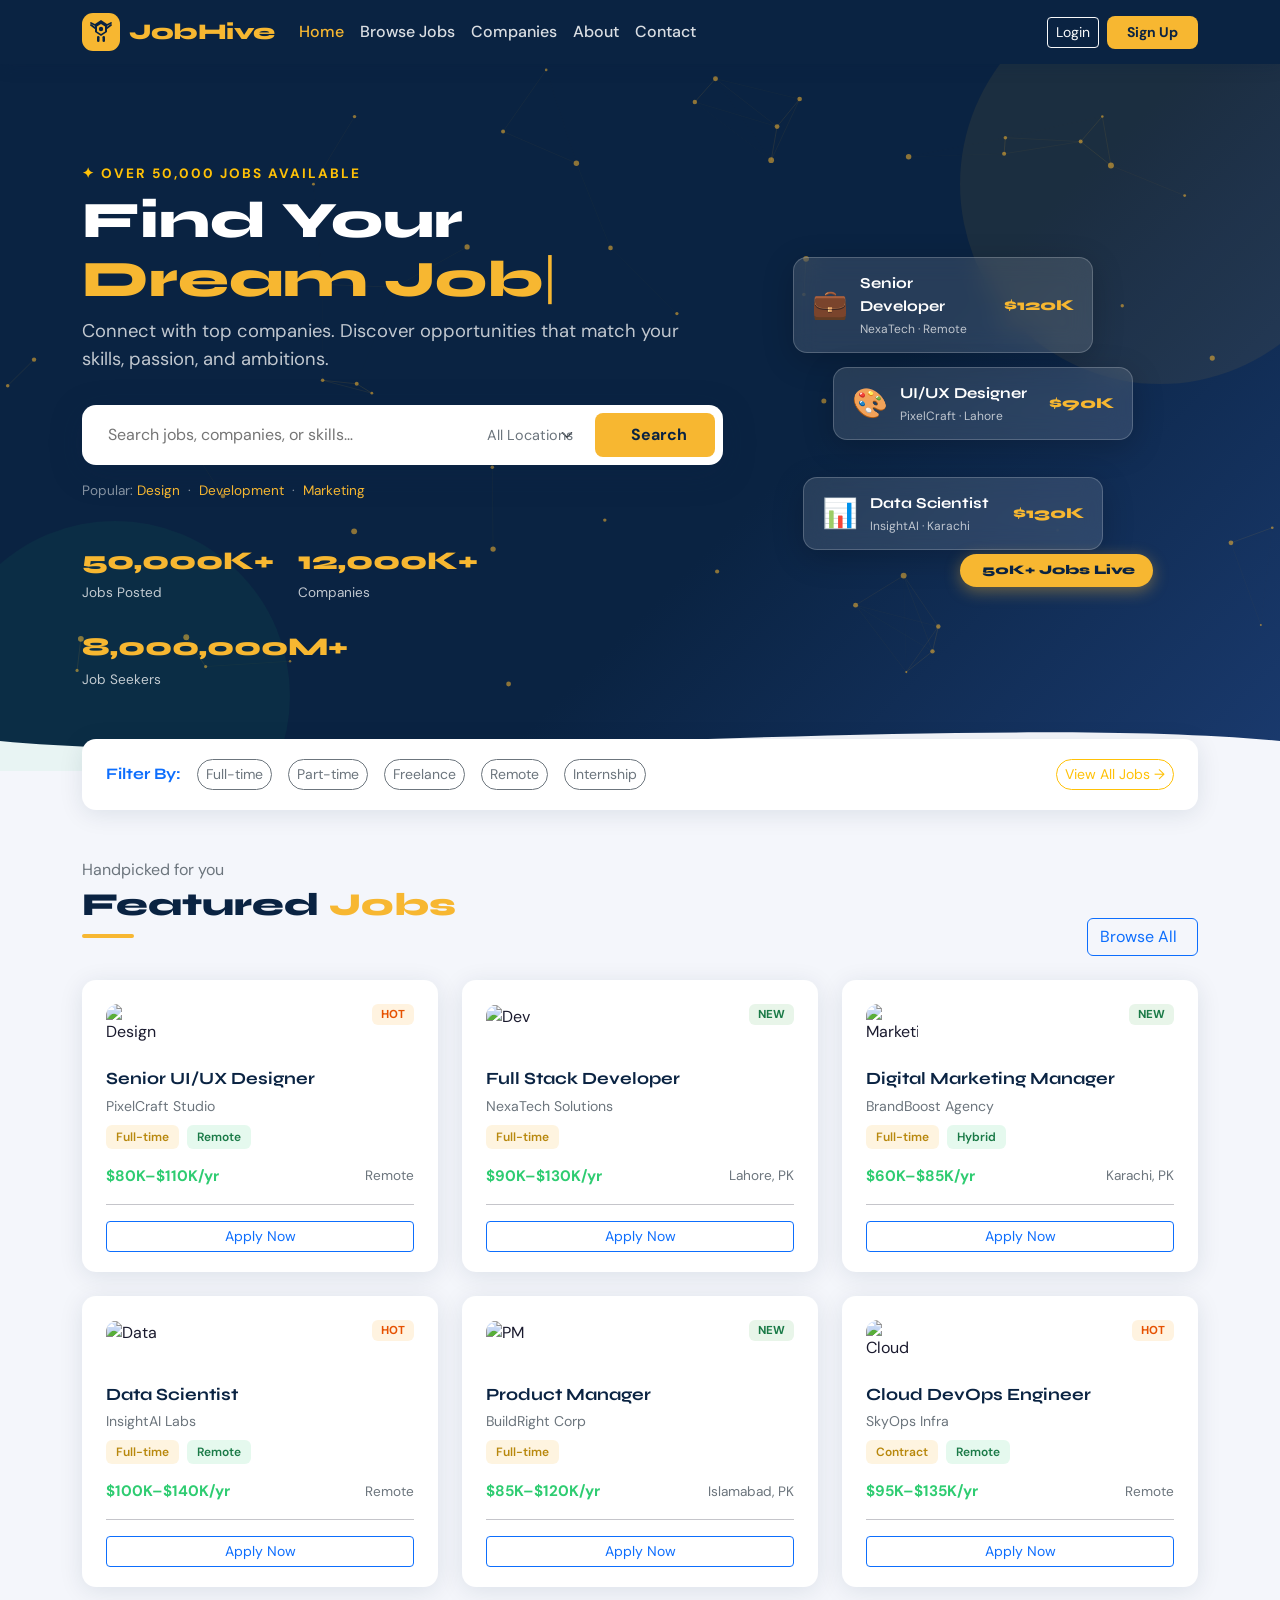
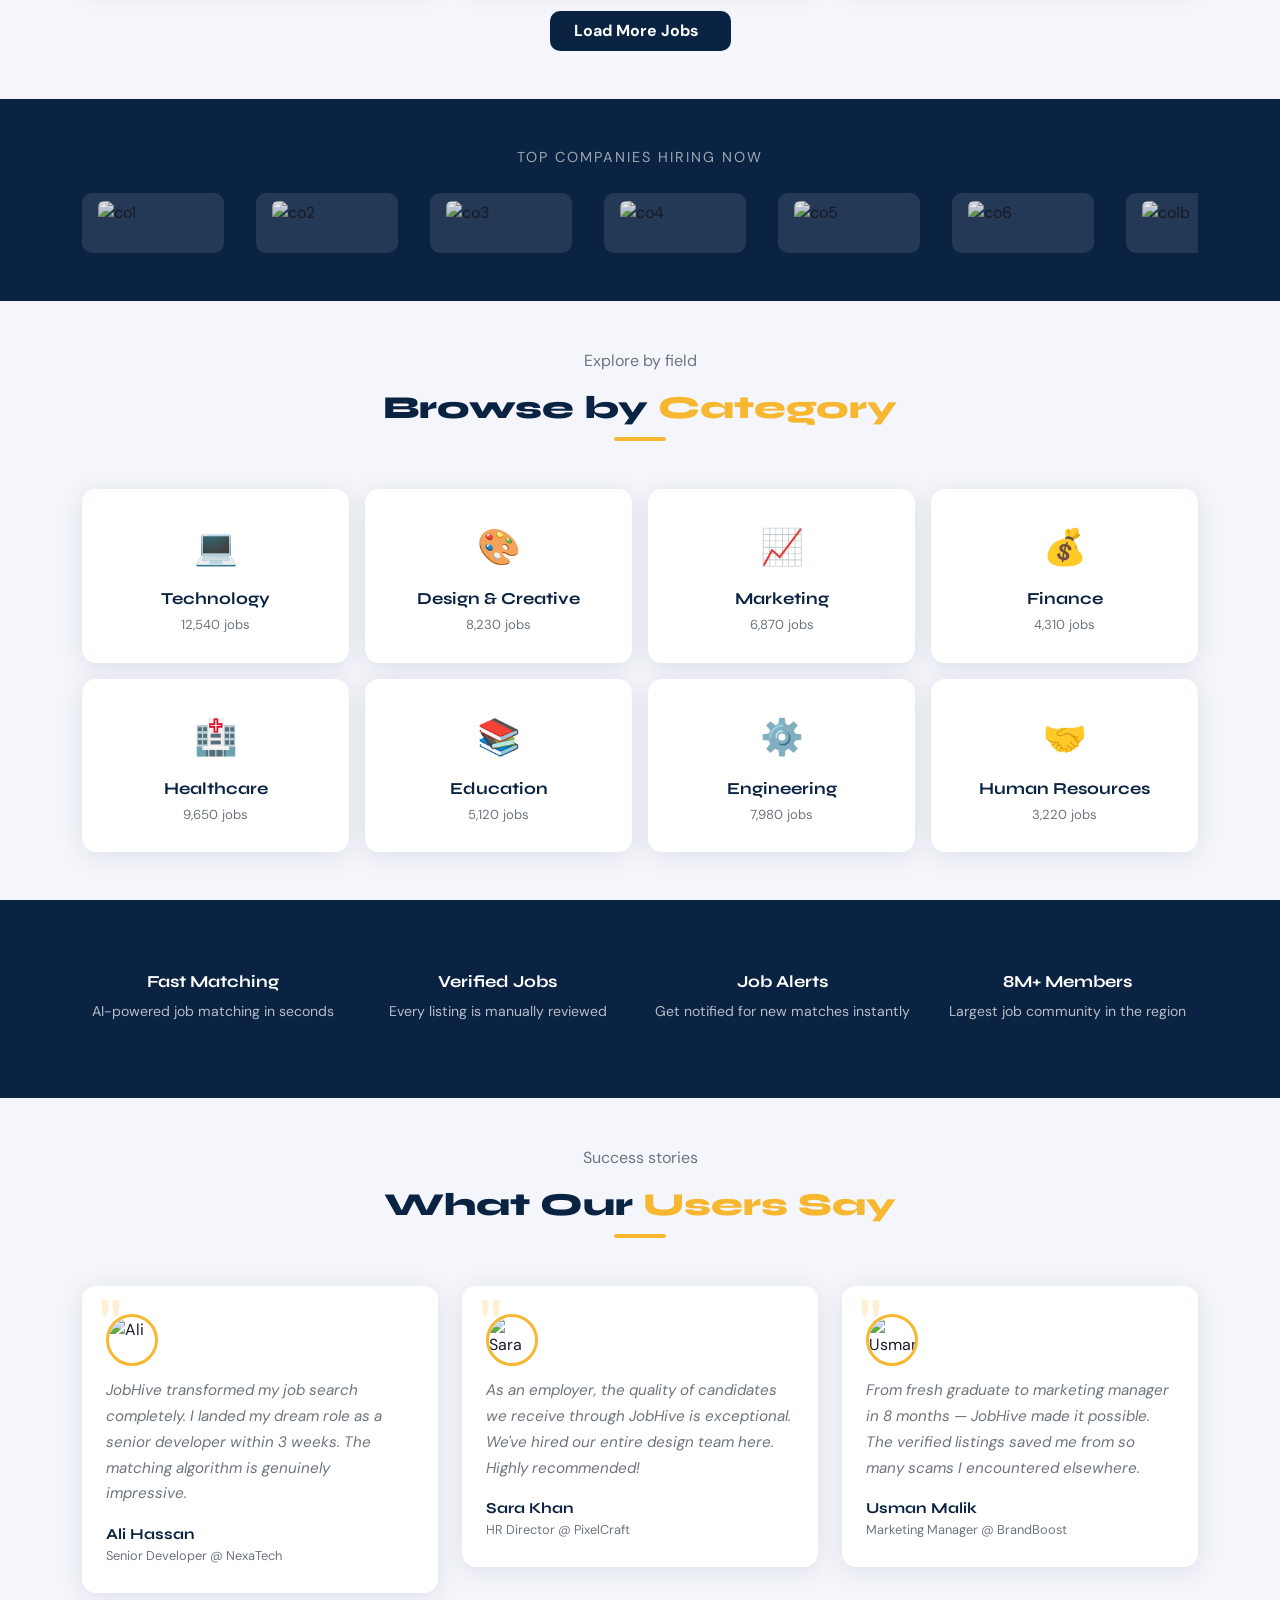
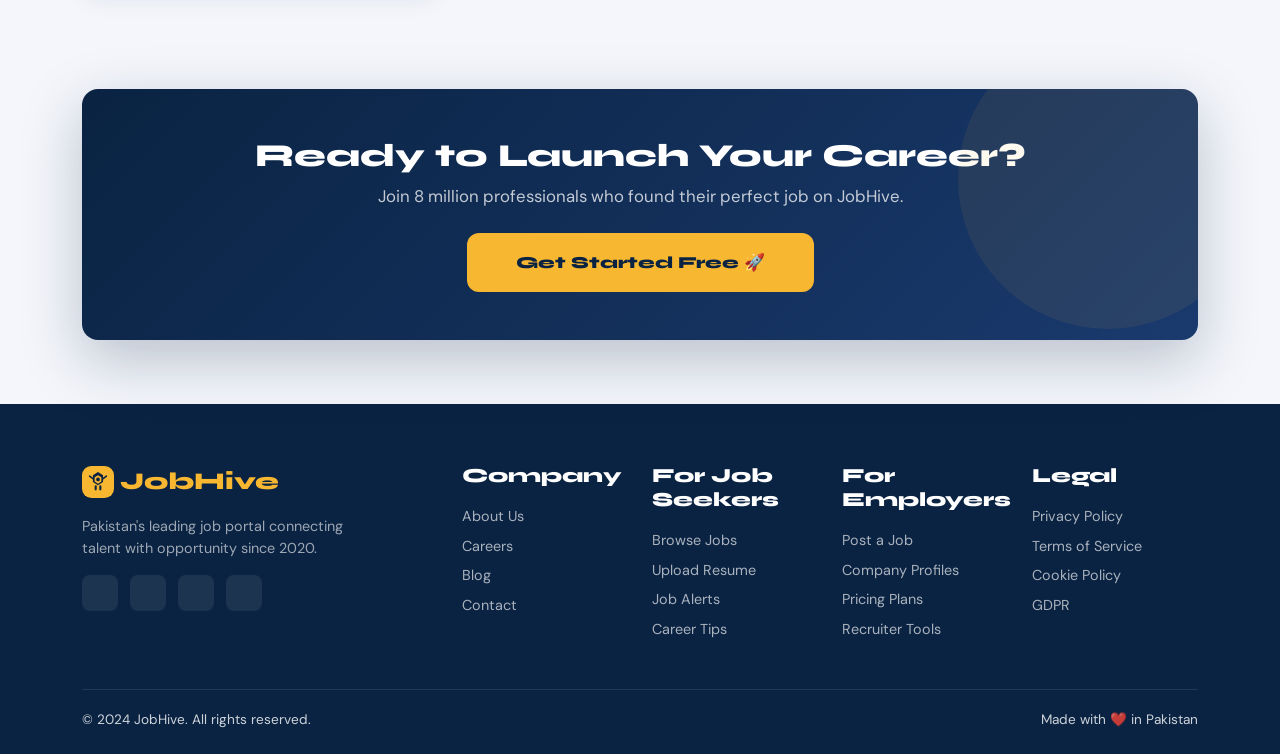
==== index.html @ 7a34768a "first commit" ====
<!DOCTYPE html>
<html lang="en">
<head>
  <meta charset="UTF-8" />
  <meta name="viewport" content="width=device-width, initial-scale=1.0" />
  <title>JobHive Find Your Dream Job</title>
  <link rel="icon" href="data:image/svg+xml,<svg xmlns='http://www.w3.org/2000/svg' viewBox='0 0 100 100'><text y='.9em' font-size='90'>🐝</text></svg>">
  <link rel="stylesheet" href="https://cdnjs.cloudflare.com/ajax/libs/bootstrap/5.3.2/css/bootstrap.min.css" />
  <link rel="stylesheet" href="https://cdnjs.cloudflare.com/ajax/libs/bootstrap-icons/1.11.3/font/bootstrap-icons.min.css" />
  <link rel="stylesheet" href="style.css" />
</head>
<body>

<div id="toast-container"></div>

<!-- NAVBAR -->
<nav class="navbar navbar-expand-lg sticky-top">
  <div class="container">
    <a class="navbar-brand" href="index.html" style="display:flex;align-items:center;gap:2px"><svg width="38" height="38" viewBox="0 0 38 38" fill="none" xmlns="http://www.w3.org/2000/svg" style="vertical-align:middle;margin-right:7px;flex-shrink:0"><rect width="38" height="38" rx="11" fill="#f7b731"/><path d="M19 7 L25 11 L25 19 L19 23 L13 19 L13 11 Z" fill="#0a2342"/><path d="M19 11 L23 13.5 L23 18.5 L19 21 L15 18.5 L15 13.5 Z" fill="#f7b731"/><circle cx="19" cy="16" r="2.2" fill="#0a2342"/><line x1="9" y1="12" x2="13" y2="15" stroke="#0a2342" stroke-width="1.8" stroke-linecap="round"/><line x1="9" y1="10" x2="13" y2="12" stroke="#0a2342" stroke-width="1.8" stroke-linecap="round"/><line x1="29" y1="12" x2="25" y2="15" stroke="#0a2342" stroke-width="1.8" stroke-linecap="round"/><line x1="29" y1="10" x2="25" y2="12" stroke="#0a2342" stroke-width="1.8" stroke-linecap="round"/><rect x="15" y="23" width="2.5" height="6" rx="1.25" fill="#0a2342"/><rect x="20.5" y="23" width="2.5" height="6" rx="1.25" fill="#0a2342"/></svg><span style="font-family:var(--font-head);font-weight:800;font-size:1.4rem;letter-spacing:-.5px">Job<span style="color:var(--accent)">Hive</span></span></a>
    <button class="navbar-toggler" type="button" data-bs-toggle="collapse" data-bs-target="#navMenu">
      <span class="navbar-toggler-icon"></span>
    </button>
    <div class="collapse navbar-collapse" id="navMenu">
      <ul class="navbar-nav me-auto mb-2 mb-lg-0">
        <li class="nav-item"><a class="nav-link active" href="index.html">Home</a></li>
        <li class="nav-item"><a class="nav-link" href="jobs.html">Browse Jobs</a></li>
        <li class="nav-item"><a class="nav-link" href="companies.html">Companies</a></li>
        <li class="nav-item"><a class="nav-link" href="about.html">About</a></li>
        <li class="nav-item"><a class="nav-link" href="contact.html">Contact</a></li>
      </ul>
      <div class="d-none align-items-center gap-2" id="auth-btns" style="display:none">
        <button class="btn btn-outline-light btn-sm" data-bs-toggle="modal" data-bs-target="#authModal" onclick="setTimeout(()=>document.getElementById('login-tab').click(),100)">Login</button>
        <button class="btn btn-accent btn-sm" data-bs-toggle="modal" data-bs-target="#authModal" onclick="setTimeout(()=>document.getElementById('signup-tab').click(),100)">Sign Up</button>
      </div>
      <div class="d-none align-items-center gap-2" id="user-menu" style="display:none">
        <div class="dropdown">
          <button class="user-nav-btn dropdown-toggle" data-bs-toggle="dropdown">
            <i class="bi bi-person-circle"></i> <span id="nav-username">User</span>
          </button>
          <ul class="dropdown-menu dropdown-menu-end">
            <li><a class="dropdown-item" href="#" onclick="openProfileModal();return false"><i class="bi bi-person me-2"></i>My Profile</a></li>
            <li><a class="dropdown-item" href="#" onclick="openSavedJobsModal();return false"><i class="bi bi-bookmark me-2"></i>My Applications</a></li>
            <li><hr class="dropdown-divider"></li>
            <li><a class="dropdown-item text-danger" href="#" id="logout-btn"><i class="bi bi-box-arrow-right me-2"></i>Logout</a></li>
          </ul>
        </div>
      </div>
    </div>
  </div>
</nav>

<!-- HERO -->
<section class="hero-section">
  <canvas id="hero-canvas" style="position:absolute;inset:0;width:100%;height:100%;pointer-events:none;z-index:0"></canvas>
  <div class="container position-relative" style="z-index:1">
    <div class="row align-items-center">
      <div class="col-lg-7">
        <p class="text-warning fw-bold mb-2 reveal" style="letter-spacing:2px;font-size:.85rem;">✦ OVER 50,000 JOBS AVAILABLE</p>
        <h1 class="hero-title reveal" style="animation-delay:.1s">Find Your<br><span id="hero-typing" class="typed-text">Dream Job</span><span class="cursor">|</span></h1>
        <p class="hero-subtitle reveal" style="animation-delay:.2s">Connect with top companies. Discover opportunities that match your skills, passion, and ambitions.</p>
        <form id="hero-search-form" class="reveal" style="animation-delay:.3s">
          <div class="hero-search-box">
            <i class="bi bi-search" style="color:#aaa;font-size:1.2rem;align-self:center"></i>
            <input id="hero-search-input" type="text" placeholder="Search jobs, companies, or skills…" />
            <select class="form-select border-0 w-auto" style="font-family:var(--font-body);color:var(--muted);font-size:.9rem;outline:none">
              <option>All Locations</option>
              <option>Remote</option>
              <option>Lahore</option>
              <option>Karachi</option>
              <option>Islamabad</option>
            </select>
            <button type="submit" class="btn"><i class="bi bi-search me-2"></i>Search</button>
          </div>
        </form>
        <p class="mt-3 reveal" style="color:rgba(255,255,255,.5);font-size:.85rem;animation-delay:.4s">Popular: <a href="jobs.html?q=design" style="color:var(--accent);text-decoration:none">Design</a> &nbsp;·&nbsp; <a href="jobs.html?q=dev" style="color:var(--accent);text-decoration:none">Development</a> &nbsp;·&nbsp; <a href="jobs.html?q=marketing" style="color:var(--accent);text-decoration:none">Marketing</a></p>
        <div class="hero-stats d-flex gap-4 flex-wrap reveal" style="animation-delay:.5s">
          <div class="stat"><strong data-target="50000" data-suffix="K+">50K+</strong><span>Jobs Posted</span></div>
          <div class="stat"><strong data-target="12000" data-suffix="K+">12K+</strong><span>Companies</span></div>
          <div class="stat"><strong data-target="8000000" data-suffix="M+">8M+</strong><span>Job Seekers</span></div>
        </div>
      </div>
      <div class="col-lg-5 d-none d-lg-flex justify-content-center align-items-center">
        <div class="hero-visual-block">
          <div class="hv-card hv-card-1"><span class="hv-icon">💼</span><div><div class="hv-title">Senior Developer</div><div class="hv-sub">NexaTech · Remote</div></div><span class="hv-salary">$120K</span></div>
          <div class="hv-card hv-card-2"><span class="hv-icon">🎨</span><div><div class="hv-title">UI/UX Designer</div><div class="hv-sub">PixelCraft · Lahore</div></div><span class="hv-salary">$90K</span></div>
          <div class="hv-card hv-card-3"><span class="hv-icon">📊</span><div><div class="hv-title">Data Scientist</div><div class="hv-sub">InsightAI · Karachi</div></div><span class="hv-salary">$130K</span></div>
          <div class="hv-badge"><i class="bi bi-lightning-charge-fill me-1"></i>50K+ Jobs Live</div>
        </div>
      </div>
    </div>
  </div>
  <!-- Wave bottom -->
  <div style="position:absolute;bottom:0;left:0;right:0;line-height:0">
    <svg viewBox="0 0 1440 60" fill="none" xmlns="http://www.w3.org/2000/svg" preserveAspectRatio="none" style="width:100%;height:60px">
      <path d="M0,30 C360,60 1080,0 1440,30 L1440,60 L0,60 Z" fill="#f4f6fb"/>
    </svg>
  </div>
</section>

<!-- FILTER BAR -->
<div class="container">
  <div class="search-filter-bar d-flex flex-wrap gap-3 align-items-center reveal">
    <span class="fw-bold text-primary" style="font-family:var(--font-head)">Filter By:</span>
    <a href="jobs.html?type=full-time" class="btn btn-sm btn-outline-secondary rounded-pill">Full-time</a>
    <a href="jobs.html?type=part-time" class="btn btn-sm btn-outline-secondary rounded-pill">Part-time</a>
    <a href="jobs.html?type=freelance" class="btn btn-sm btn-outline-secondary rounded-pill">Freelance</a>
    <a href="jobs.html?remote=1" class="btn btn-sm btn-outline-secondary rounded-pill">Remote</a>
    <a href="jobs.html?q=internship" class="btn btn-sm btn-outline-secondary rounded-pill">Internship</a>
    <a href="jobs.html" class="btn btn-sm btn-outline-warning rounded-pill ms-auto">View All Jobs →</a>
  </div>
</div>

<!-- FEATURED JOBS -->
<section class="py-5">
  <div class="container">
    <div class="d-flex align-items-end justify-content-between mb-4">
      <div class="reveal">
        <p class="section-sub mb-1">Handpicked for you</p>
        <h2 class="section-title">Featured <span>Jobs</span></h2>
        <div class="divider-accent"></div>
      </div>
      <a href="jobs.html" class="btn btn-outline-primary d-none d-md-inline-flex">Browse All <i class="bi bi-arrow-right ms-2"></i></a>
    </div>
    <div class="row g-4">
      <div class="col-md-6 col-xl-4 reveal">
        <div class="job-card" onclick="applyJob('Senior UI/UX Designer')">
          <div class="d-flex justify-content-between align-items-start">
            <div class="company-logo-img"><img src="https://images.unsplash.com/photo-1561070791-2526d30994b5?w=80&h=80&fit=crop" alt="Design" /></div>
            <span class="badge-hot">HOT</span>
          </div>
          <div class="job-title">Senior UI/UX Designer</div>
          <div class="company-name">PixelCraft Studio</div>
          <div class="d-flex flex-wrap gap-2 mt-2 mb-3">
            <span class="badge-type">Full-time</span>
            <span class="badge-remote">Remote</span>
          </div>
          <div class="d-flex justify-content-between align-items-center">
            <span class="salary">$80K–$110K/yr</span>
            <span class="location"><i class="bi bi-geo-alt me-1"></i>Remote</span>
          </div>
          <hr class="my-3">
          <button class="btn btn-sm btn-outline-primary w-100" onclick="event.stopPropagation();applyJob('Senior UI/UX Designer')">Apply Now</button>
        </div>
      </div>
      <div class="col-md-6 col-xl-4 reveal" style="animation-delay:.1s">
        <div class="job-card" onclick="applyJob('Full Stack Developer')">
          <div class="d-flex justify-content-between align-items-start">
            <div class="company-logo-img"><img src="https://images.unsplash.com/photo-1593720213428-28a5b9e94613?w=80&h=80&fit=crop" alt="Dev" /></div>
            <span class="badge-new">NEW</span>
          </div>
          <div class="job-title">Full Stack Developer</div>
          <div class="company-name">NexaTech Solutions</div>
          <div class="d-flex flex-wrap gap-2 mt-2 mb-3">
            <span class="badge-type">Full-time</span>
          </div>
          <div class="d-flex justify-content-between align-items-center">
            <span class="salary">$90K–$130K/yr</span>
            <span class="location"><i class="bi bi-geo-alt me-1"></i>Lahore, PK</span>
          </div>
          <hr class="my-3">
          <button class="btn btn-sm btn-outline-primary w-100" onclick="event.stopPropagation();applyJob('Full Stack Developer')">Apply Now</button>
        </div>
      </div>
      <div class="col-md-6 col-xl-4 reveal" style="animation-delay:.2s">
        <div class="job-card" onclick="applyJob('Digital Marketing Manager')">
          <div class="d-flex justify-content-between align-items-start">
            <div class="company-logo-img"><img src="https://images.unsplash.com/photo-1533750349088-cd871a92f312?w=80&h=80&fit=crop" alt="Marketing" /></div>
            <span class="badge-new">NEW</span>
          </div>
          <div class="job-title">Digital Marketing Manager</div>
          <div class="company-name">BrandBoost Agency</div>
          <div class="d-flex flex-wrap gap-2 mt-2 mb-3">
            <span class="badge-type">Full-time</span>
            <span class="badge-remote">Hybrid</span>
          </div>
          <div class="d-flex justify-content-between align-items-center">
            <span class="salary">$60K–$85K/yr</span>
            <span class="location"><i class="bi bi-geo-alt me-1"></i>Karachi, PK</span>
          </div>
          <hr class="my-3">
          <button class="btn btn-sm btn-outline-primary w-100" onclick="event.stopPropagation();applyJob('Digital Marketing Manager')">Apply Now</button>
        </div>
      </div>
      <div class="col-md-6 col-xl-4 reveal" style="animation-delay:.1s">
        <div class="job-card">
          <div class="d-flex justify-content-between align-items-start">
            <div class="company-logo-img"><img src="https://images.unsplash.com/photo-1551288049-bebda4e38f71?w=80&h=80&fit=crop" alt="Data" /></div>
            <span class="badge-hot">HOT</span>
          </div>
          <div class="job-title">Data Scientist</div>
          <div class="company-name">InsightAI Labs</div>
          <div class="d-flex flex-wrap gap-2 mt-2 mb-3">
            <span class="badge-type">Full-time</span>
            <span class="badge-remote">Remote</span>
          </div>
          <div class="d-flex justify-content-between align-items-center">
            <span class="salary">$100K–$140K/yr</span>
            <span class="location"><i class="bi bi-geo-alt me-1"></i>Remote</span>
          </div>
          <hr class="my-3">
          <button class="btn btn-sm btn-outline-primary w-100" onclick="applyJob('Data Scientist')">Apply Now</button>
        </div>
      </div>
      <div class="col-md-6 col-xl-4 reveal" style="animation-delay:.2s">
        <div class="job-card">
          <div class="d-flex justify-content-between align-items-start">
            <div class="company-logo-img"><img src="https://images.unsplash.com/photo-1454165804606-c3d57bc86b40?w=80&h=80&fit=crop" alt="PM" /></div>
            <span class="badge-new">NEW</span>
          </div>
          <div class="job-title">Product Manager</div>
          <div class="company-name">BuildRight Corp</div>
          <div class="d-flex flex-wrap gap-2 mt-2 mb-3">
            <span class="badge-type">Full-time</span>
          </div>
          <div class="d-flex justify-content-between align-items-center">
            <span class="salary">$85K–$120K/yr</span>
            <span class="location"><i class="bi bi-geo-alt me-1"></i>Islamabad, PK</span>
          </div>
          <hr class="my-3">
          <button class="btn btn-sm btn-outline-primary w-100" onclick="applyJob('Product Manager')">Apply Now</button>
        </div>
      </div>
      <div class="col-md-6 col-xl-4 reveal" style="animation-delay:.3s">
        <div class="job-card">
          <div class="d-flex justify-content-between align-items-start">
            <div class="company-logo-img"><img src="https://images.unsplash.com/photo-1558494949-ef010cbdcc31?w=80&h=80&fit=crop" alt="Cloud" /></div>
            <span class="badge-hot">HOT</span>
          </div>
          <div class="job-title">Cloud DevOps Engineer</div>
          <div class="company-name">SkyOps Infra</div>
          <div class="d-flex flex-wrap gap-2 mt-2 mb-3">
            <span class="badge-type">Contract</span>
            <span class="badge-remote">Remote</span>
          </div>
          <div class="d-flex justify-content-between align-items-center">
            <span class="salary">$95K–$135K/yr</span>
            <span class="location"><i class="bi bi-geo-alt me-1"></i>Remote</span>
          </div>
          <hr class="my-3">
          <button class="btn btn-sm btn-outline-primary w-100" onclick="applyJob('Cloud DevOps Engineer')">Apply Now</button>
        </div>
      </div>
    </div>
    <div class="text-center mt-4">
      <a href="jobs.html" class="btn btn-primary px-4 py-2" style="background:var(--primary);border:none;border-radius:10px;font-weight:700">Load More Jobs <i class="bi bi-arrow-right ms-2"></i></a>
    </div>
  </div>
</section>

<!-- COMPANIES BANNER with real photos -->
<section class="py-5" style="background:var(--primary);overflow:hidden">
  <div class="container">
    <p class="text-center mb-4 reveal" style="color:rgba(255,255,255,.6);font-size:.9rem;letter-spacing:2px;text-transform:uppercase">Top Companies Hiring Now</p>
    <div class="companies-scroll">
      <div class="companies-track">
        <div class="co-item"><img src="https://images.unsplash.com/photo-1611162617213-7d7a39e9b1d7?w=120&h=50&fit=crop" alt="co1"/></div>
        <div class="co-item"><img src="https://images.unsplash.com/photo-1611162616305-c69b3fa7fbe0?w=120&h=50&fit=crop" alt="co2"/></div>
        <div class="co-item"><img src="https://images.unsplash.com/photo-1573804633927-bfcbcd909acd?w=120&h=50&fit=crop" alt="co3"/></div>
        <div class="co-item"><img src="https://images.unsplash.com/photo-1549921296-3b0f9a35af35?w=120&h=50&fit=crop" alt="co4"/></div>
        <div class="co-item"><img src="https://images.unsplash.com/photo-1497366811353-6870744d04b2?w=120&h=50&fit=crop" alt="co5"/></div>
        <div class="co-item"><img src="https://images.unsplash.com/photo-1556742393-d75f468bfcb0?w=120&h=50&fit=crop" alt="co6"/></div>
        <div class="co-item"><img src="https://images.unsplash.com/photo-1611162617213-7d7a39e9b1d7?w=120&h=50&fit=crop" alt="co1b"/></div>
        <div class="co-item"><img src="https://images.unsplash.com/photo-1611162616305-c69b3fa7fbe0?w=120&h=50&fit=crop" alt="co2b"/></div>
        <div class="co-item"><img src="https://images.unsplash.com/photo-1573804633927-bfcbcd909acd?w=120&h=50&fit=crop" alt="co3b"/></div>
        <div class="co-item"><img src="https://images.unsplash.com/photo-1549921296-3b0f9a35af35?w=120&h=50&fit=crop" alt="co4b"/></div>
        <div class="co-item"><img src="https://images.unsplash.com/photo-1497366811353-6870744d04b2?w=120&h=50&fit=crop" alt="co5b"/></div>
        <div class="co-item"><img src="https://images.unsplash.com/photo-1556742393-d75f468bfcb0?w=120&h=50&fit=crop" alt="co6b"/></div>
      </div>
    </div>
  </div>
</section>

<!-- JOB CATEGORIES -->
<section class="py-5" style="background:var(--light-bg)">
  <div class="container">
    <div class="text-center mb-5 reveal">
      <p class="section-sub">Explore by field</p>
      <h2 class="section-title">Browse by <span>Category</span></h2>
      <div class="divider-accent mx-auto"></div>
    </div>
    <div class="row g-3">
      <div class="col-6 col-md-4 col-lg-3 reveal"><div class="cat-card" onclick="location.href='jobs.html?cat=Technology'"><span class="cat-icon">💻</span><div class="cat-name">Technology</div><div class="cat-count">12,540 jobs</div></div></div>
      <div class="col-6 col-md-4 col-lg-3 reveal"><div class="cat-card" onclick="location.href='jobs.html?cat=Design'"><span class="cat-icon">🎨</span><div class="cat-name">Design & Creative</div><div class="cat-count">8,230 jobs</div></div></div>
      <div class="col-6 col-md-4 col-lg-3 reveal"><div class="cat-card" onclick="location.href='jobs.html?cat=Marketing'"><span class="cat-icon">📈</span><div class="cat-name">Marketing</div><div class="cat-count">6,870 jobs</div></div></div>
      <div class="col-6 col-md-4 col-lg-3 reveal"><div class="cat-card"><span class="cat-icon">💰</span><div class="cat-name">Finance</div><div class="cat-count">4,310 jobs</div></div></div>
      <div class="col-6 col-md-4 col-lg-3 reveal"><div class="cat-card"><span class="cat-icon">🏥</span><div class="cat-name">Healthcare</div><div class="cat-count">9,650 jobs</div></div></div>
      <div class="col-6 col-md-4 col-lg-3 reveal"><div class="cat-card"><span class="cat-icon">📚</span><div class="cat-name">Education</div><div class="cat-count">5,120 jobs</div></div></div>
      <div class="col-6 col-md-4 col-lg-3 reveal"><div class="cat-card"><span class="cat-icon">⚙️</span><div class="cat-name">Engineering</div><div class="cat-count">7,980 jobs</div></div></div>
      <div class="col-6 col-md-4 col-lg-3 reveal"><div class="cat-card"><span class="cat-icon">🤝</span><div class="cat-name">Human Resources</div><div class="cat-count">3,220 jobs</div></div></div>
    </div>
  </div>
</section>

<!-- FEATURE STRIP -->
<section class="feature-strip">
  <div class="container">
    <div class="row g-4">
      <div class="col-6 col-md-3 feature-item reveal"><div class="f-icon"><i class="bi bi-lightning-charge-fill"></i></div><h5>Fast Matching</h5><p>AI-powered job matching in seconds</p></div>
      <div class="col-6 col-md-3 feature-item reveal"><div class="f-icon"><i class="bi bi-shield-check"></i></div><h5>Verified Jobs</h5><p>Every listing is manually reviewed</p></div>
      <div class="col-6 col-md-3 feature-item reveal"><div class="f-icon"><i class="bi bi-bell"></i></div><h5>Job Alerts</h5><p>Get notified for new matches instantly</p></div>
      <div class="col-6 col-md-3 feature-item reveal"><div class="f-icon"><i class="bi bi-people-fill"></i></div><h5>8M+ Members</h5><p>Largest job community in the region</p></div>
    </div>
  </div>
</section>

<!-- TESTIMONIALS with photos -->
<section class="py-5">
  <div class="container">
    <div class="text-center mb-5 reveal">
      <p class="section-sub">Success stories</p>
      <h2 class="section-title">What Our <span>Users Say</span></h2>
      <div class="divider-accent mx-auto"></div>
    </div>
    <div class="row g-4">
      <div class="col-md-4 reveal">
        <div class="testi-card">
          <div class="testi-avatar"><img src="https://images.unsplash.com/photo-1507003211169-0a1dd7228f2d?w=60&h=60&fit=crop&crop=faces" alt="Ali" /></div>
          <p class="t-text">JobHive transformed my job search completely. I landed my dream role as a senior developer within 3 weeks. The matching algorithm is genuinely impressive.</p>
          <div class="t-name">Ali Hassan</div>
          <div class="t-role">Senior Developer @ NexaTech</div>
        </div>
      </div>
      <div class="col-md-4 reveal" style="animation-delay:.1s">
        <div class="testi-card">
          <div class="testi-avatar"><img src="https://images.unsplash.com/photo-1494790108377-be9c29b29330?w=60&h=60&fit=crop&crop=faces" alt="Sara" /></div>
          <p class="t-text">As an employer, the quality of candidates we receive through JobHive is exceptional. We've hired our entire design team here. Highly recommended!</p>
          <div class="t-name">Sara Khan</div>
          <div class="t-role">HR Director @ PixelCraft</div>
        </div>
      </div>
      <div class="col-md-4 reveal" style="animation-delay:.2s">
        <div class="testi-card">
          <div class="testi-avatar"><img src="https://images.unsplash.com/photo-1500648767791-00dcc994a43e?w=60&h=60&fit=crop&crop=faces" alt="Usman" /></div>
          <p class="t-text">From fresh graduate to marketing manager in 8 months — JobHive made it possible. The verified listings saved me from so many scams I encountered elsewhere.</p>
          <div class="t-name">Usman Malik</div>
          <div class="t-role">Marketing Manager @ BrandBoost</div>
        </div>
      </div>
    </div>
  </div>
</section>

<!-- CTA BANNER -->
<section class="py-5 mb-3">
  <div class="container">
    <div class="cta-banner rounded-4 p-5 text-center reveal">
      <div class="cta-glow"></div>
      <h2 class="section-title text-white mb-2">Ready to Launch Your Career?</h2>
      <p style="color:rgba(255,255,255,.75);font-size:1.05rem">Join 8 million professionals who found their perfect job on JobHive.</p>
      <button class="btn btn-lg mt-2 px-5 py-3" id="hero-signup-btn" style="background:var(--accent);color:var(--primary);font-weight:800;border-radius:12px;font-family:var(--font-head);font-size:1.05rem">Get Started Free 🚀</button>
    </div>
  </div>
</section>

<!-- FOOTER -->
<footer>
  <div class="container">
    <div class="row g-4">
      <div class="col-lg-4">
        <div class="footer-brand mb-3" style="display:flex;align-items:center;gap:6px"><svg width="32" height="32" viewBox="0 0 38 38" fill="none" xmlns="http://www.w3.org/2000/svg"><rect width="38" height="38" rx="11" fill="#f7b731"/><path d="M19 7 L25 11 L25 19 L19 23 L13 19 L13 11 Z" fill="#0a2342"/><path d="M19 11 L23 13.5 L23 18.5 L19 21 L15 18.5 L15 13.5 Z" fill="#f7b731"/><circle cx="19" cy="16" r="2.2" fill="#0a2342"/><line x1="9" y1="12" x2="13" y2="15" stroke="#0a2342" stroke-width="1.8" stroke-linecap="round"/><line x1="29" y1="12" x2="25" y2="15" stroke="#0a2342" stroke-width="1.8" stroke-linecap="round"/><rect x="15" y="23" width="2.5" height="6" rx="1.25" fill="#0a2342"/><rect x="20.5" y="23" width="2.5" height="6" rx="1.25" fill="#0a2342"/></svg><span>Job<span style="color:var(--accent)">Hive</span></span></div>
        <p style="color:rgba(255,255,255,.6);font-size:.9rem;max-width:280px">Pakistan's leading job portal connecting talent with opportunity since 2020.</p>
        <div class="footer-social mt-3">
          <a href="#"><i class="bi bi-facebook"></i></a>
          <a href="#"><i class="bi bi-twitter-x"></i></a>
          <a href="#"><i class="bi bi-linkedin"></i></a>
          <a href="#"><i class="bi bi-instagram"></i></a>
        </div>
      </div>
      <div class="col-6 col-lg-2"><h5>Company</h5><a href="about.html">About Us</a><a href="#">Careers</a><a href="#">Blog</a><a href="contact.html">Contact</a></div>
      <div class="col-6 col-lg-2"><h5>For Job Seekers</h5><a href="jobs.html">Browse Jobs</a><a href="#">Upload Resume</a><a href="#">Job Alerts</a><a href="#">Career Tips</a></div>
      <div class="col-6 col-lg-2"><h5>For Employers</h5><a href="#">Post a Job</a><a href="companies.html">Company Profiles</a><a href="#">Pricing Plans</a><a href="#">Recruiter Tools</a></div>
      <div class="col-6 col-lg-2"><h5>Legal</h5><a href="#">Privacy Policy</a><a href="#">Terms of Service</a><a href="#">Cookie Policy</a><a href="#">GDPR</a></div>
    </div>
    <div class="footer-bottom d-flex flex-wrap justify-content-between align-items-center">
      <span>© 2024 JobHive. All rights reserved.</span>
      <span>Made with ❤️ in Pakistan</span>
    </div>
  </div>
</footer>

<!-- AUTH MODAL -->
<div class="modal fade" id="authModal" tabindex="-1">
  <div class="modal-dialog modal-dialog-centered">
    <div class="modal-content">
      <div class="modal-header">
        <h5 class="modal-title">Welcome to JobHive</h5>
        <button type="button" class="btn-close" data-bs-dismiss="modal"></button>
      </div>
      <div class="modal-body p-0">
        <ul class="nav auth-tabs border-bottom" style="background:#f8f9fa">
          <li class="nav-item"><button class="nav-link active" id="login-tab" data-bs-toggle="tab" data-bs-target="#login-pane">Login</button></li>
          <li class="nav-item"><button class="nav-link" id="signup-tab" data-bs-toggle="tab" data-bs-target="#signup-pane">Sign Up</button></li>
        </ul>
        <div class="tab-content p-4">
          <div class="tab-pane fade show active" id="login-pane">
                        <form id="login-form" novalidate>
              <div class="mb-3"><label class="form-label">Email Address</label><div class="input-group"><span class="input-group-text"><i class="bi bi-envelope"></i></span><input type="email" name="email" class="form-control" placeholder="you@email.com" required /></div></div>
              <div class="mb-3"><label class="form-label">Password</label><div class="input-group"><span class="input-group-text"><i class="bi bi-lock"></i></span><input type="password" name="password" class="form-control" placeholder="••••••••" required /></div></div>
              <button type="submit" class="btn-primary-custom" id="login-btn">Login</button>
              <p class="text-center mt-3 mb-0" style="font-size:.85rem;color:var(--muted)">No account? <a href="#" onclick="document.getElementById('signup-tab').click();return false" style="color:var(--primary);font-weight:700">Sign up free</a></p>
            </form>
          </div>
          <div class="tab-pane fade" id="signup-pane">
            <form id="signup-form" novalidate>
              <div class="mb-3"><label class="form-label">Full Name</label><div class="input-group"><span class="input-group-text"><i class="bi bi-person"></i></span><input type="text" name="name" class="form-control" placeholder="Your full name" required /></div></div>
              <div class="row g-2 mb-3">
                <div class="col-6"><label class="form-label">City</label><div class="input-group"><span class="input-group-text"><i class="bi bi-building"></i></span><input type="text" name="city" class="form-control" placeholder="Karachi" required /></div></div>
                <div class="col-6"><label class="form-label">Country</label><div class="input-group"><span class="input-group-text"><i class="bi bi-globe"></i></span><input type="text" name="country" class="form-control" placeholder="Pakistan" required /></div></div>
              </div>
              <div class="mb-3"><label class="form-label">Email Address</label><div class="input-group"><span class="input-group-text"><i class="bi bi-envelope"></i></span><input type="email" name="email" class="form-control" placeholder="you@email.com" required /></div></div>
              <div class="mb-3"><label class="form-label">Password</label><div class="input-group"><span class="input-group-text"><i class="bi bi-lock"></i></span><input type="password" id="signup-password" name="password" class="form-control" placeholder="Min 6 characters" required /></div></div>
              <div class="mb-4"><label class="form-label">Confirm Password</label><div class="input-group"><span class="input-group-text"><i class="bi bi-lock-fill"></i></span><input type="password" id="signup-confirm" class="form-control" placeholder="Repeat password" required /></div></div>
              <button type="submit" class="btn-primary-custom" id="signup-btn">Create Account</button>
            </form>
          </div>
        </div>
      </div>
    </div>
  </div>
</div>

<!-- APPLY MODAL -->
<div class="modal fade" id="applyModal" tabindex="-1">
  <div class="modal-dialog modal-dialog-centered modal-lg">
    <div class="modal-content">
      <div class="modal-header" style="background:linear-gradient(135deg,var(--primary),#1a3a6e)">
        <div>
          <h5 class="modal-title" style="color:#fff;font-family:var(--font-head);font-weight:800">Apply for Job</h5>
          <p class="mb-0" style="color:rgba(255,255,255,.7);font-size:.85rem" id="apply-job-title">Job Title</p>
        </div>
        <button type="button" class="btn-close" data-bs-dismiss="modal" style="filter:invert(1)"></button>
      </div>
      <div class="modal-body p-4">
        <!-- FORM -->
        <div id="apply-form-wrap">
          <p class="text-muted mb-4" style="font-size:.9rem">Please fill in your details to submit your application. All fields are required.</p>
          <form id="apply-form" novalidate>
            <input type="hidden" name="job_title" id="apply-hidden-title" />
            <div class="row g-3">
              <div class="col-md-6">
                <label class="form-label">Highest Degree <span class="text-danger">*</span></label>
                <select name="degree" class="form-select" required>
                  <option value="">— Select Degree —</option>
                  <option>Matriculation (10th)</option>
                  <option>Intermediate (12th)</option>
                  <option>Bachelor's (BS/BA)</option>
                  <option>Master's (MS/MA/MBA)</option>
                  <option>PhD / Doctorate</option>
                  <option>Diploma / Certificate</option>
                </select>
              </div>
              <div class="col-md-6">
                <label class="form-label">Years of Experience <span class="text-danger">*</span></label>
                <select name="experience" class="form-select" required>
                  <option value="">— Select Experience —</option>
                  <option>Fresh Graduate (0 years)</option>
                  <option>Less than 1 year</option>
                  <option>1–2 years</option>
                  <option>3–5 years</option>
                  <option>5–10 years</option>
                  <option>10+ years</option>
                </select>
              </div>
              <div class="col-md-4">
                <label class="form-label">Age <span class="text-danger">*</span></label>
                <input type="number" name="age" class="form-control" placeholder="e.g. 25" min="16" max="70" required />
              </div>
              <div class="col-md-4">
                <label class="form-label">Gender <span class="text-danger">*</span></label>
                <select name="gender" class="form-select" required>
                  <option value="">— Select —</option>
                  <option>Male</option>
                  <option>Female</option>
                  <option>Non-binary</option>
                  <option>Prefer not to say</option>
                </select>
              </div>
              <div class="col-md-4">
                <label class="form-label">City <span class="text-danger">*</span></label>
                <input type="text" name="city" id="apply-city" class="form-control" placeholder="e.g. Karachi" required />
              </div>
              <div class="col-12">
                <label class="form-label">Country <span class="text-danger">*</span></label>
                <select name="country" id="apply-country" class="form-select" required>
                  <option value="">— Select Country —</option>
                  <option>Pakistan</option>
                  <option>United States</option>
                  <option>United Kingdom</option>
                  <option>Canada</option>
                  <option>Australia</option>
                  <option>UAE</option>
                  <option>Saudi Arabia</option>
                  <option>Germany</option>
                  <option>India</option>
                  <option>Other</option>
                </select>
              </div>
            </div>
            <div class="mt-4 d-flex gap-3">
              <button type="button" class="btn btn-outline-secondary flex-shrink-0" data-bs-dismiss="modal">Cancel</button>
              <button type="submit" class="btn-primary-custom" id="apply-submit-btn" style="flex:1">Submit Application</button>
            </div>
          </form>
        </div>
        <!-- SUCCESS -->
        <div id="apply-success-wrap" style="display:none;flex-direction:column;align-items:center;justify-content:center;padding:3rem 1rem;text-align:center">
          <div class="success-checkmark">
            <div class="check-icon">✓</div>
          </div>
          <h3 style="font-family:var(--font-head);font-weight:800;color:var(--primary);margin-top:1.5rem">Application Submitted! 🎉</h3>
          <p style="color:var(--muted);max-width:320px;margin:.75rem auto 0">Your application has been received. The employer will review it and reach out to you shortly. Best of luck!</p>
          <div style="background:var(--light-bg);border-radius:12px;padding:14px 24px;margin-top:1.5rem;font-size:.85rem;color:var(--muted)">
            <i class="bi bi-clock me-1"></i> Response expected within <strong>3–5 business days</strong>
          </div>
          <button id="apply-close-btn" class="btn mt-4 px-5 py-2" style="background:var(--primary);color:#fff;border-radius:10px;font-weight:700">Close</button>
        </div>
      </div>
    </div>
  </div>
</div>

<script src="https://cdnjs.cloudflare.com/ajax/libs/bootstrap/5.3.2/js/bootstrap.bundle.min.js"></script>
<script src="main.js"></script>

<!-- PROFILE MODAL -->
<div class="modal fade" id="profileModal" tabindex="-1">
  <div class="modal-dialog modal-dialog-centered">
    <div class="modal-content">
      <div class="modal-header" style="background:linear-gradient(135deg,var(--primary),#1a3a6e)">
        <h5 class="modal-title" style="color:#fff;font-family:var(--font-head);font-weight:800"><i class="bi bi-person-circle me-2"></i>My Profile</h5>
        <button type="button" class="btn-close" data-bs-dismiss="modal" style="filter:invert(1)"></button>
      </div>
      <div class="modal-body p-4" id="profile-modal-body">
        <div class="text-center py-4"><div class="spinner-border text-primary"></div></div>
      </div>
    </div>
  </div>
</div>

<!-- SAVED JOBS MODAL -->
<div class="modal fade" id="savedJobsModal" tabindex="-1">
  <div class="modal-dialog modal-dialog-centered modal-lg">
    <div class="modal-content">
      <div class="modal-header" style="background:linear-gradient(135deg,var(--primary),#1a3a6e)">
        <h5 class="modal-title" style="color:#fff;font-family:var(--font-head);font-weight:800"><i class="bi bi-bookmark-check me-2"></i>My Applications</h5>
        <button type="button" class="btn-close" data-bs-dismiss="modal" style="filter:invert(1)"></button>
      </div>
      <div class="modal-body p-4" id="saved-jobs-body">
        <div class="text-center py-4"><div class="spinner-border text-primary"></div></div>
      </div>
    </div>
  </div>
</div>

</body>
</html>
---- style.css ----
/* === JOBHIVE — Custom Styles === */
@import url('https://fonts.googleapis.com/css2?family=Syne:wght@400;600;700;800&family=DM+Sans:ital,wght@0,300;0,400;0,500;1,400&display=swap');

:root {
  --primary:   #0a2342;
  --accent:    #f7b731;
  --accent2:   #2ecc71;
  --light-bg:  #f4f6fb;
  --white:      #ffffff;
  --text:       #1a1a2e;
  --muted:      #6c757d;
  --card-shadow: 0 4px 24px rgba(10,35,66,0.10);
  --radius:     14px;
  --font-head:  'Syne', sans-serif;
  --font-body:  'DM Sans', sans-serif;
}

* { box-sizing: border-box; }
body {
  font-family: var(--font-body);
  background: var(--light-bg);
  color: var(--text);
  margin: 0;
}

/* ── NAVBAR ── */
.navbar-brand { font-family: var(--font-head); font-weight: 800; font-size: 1.5rem; color: var(--white) !important; letter-spacing: -0.5px; }
.navbar-brand span { color: var(--accent); }
.navbar { background: var(--primary) !important; box-shadow: 0 2px 16px rgba(10,35,66,0.18); }
.navbar .nav-link { color: rgba(255,255,255,0.85) !important; font-weight: 500; transition: color .2s; }
.navbar .nav-link:hover, .navbar .nav-link.active { color: var(--accent) !important; }
.navbar .btn-accent { background: var(--accent); color: var(--primary); font-weight: 700; border-radius: 8px; padding: 6px 20px; border: none; }
.navbar .btn-accent:hover { background: #f0a800; }

/* ── HERO ── */
.hero-section {
  background: linear-gradient(135deg, var(--primary) 60%, #1a3a6e 100%);
  padding: 100px 0 80px;
  position: relative;
  overflow: hidden;
}
.hero-section::before {
  content: '';
  position: absolute;
  top: -80px; right: -80px;
  width: 400px; height: 400px;
  background: var(--accent);
  opacity: .07;
  border-radius: 50%;
}
.hero-section::after {
  content: '';
  position: absolute;
  bottom: -100px; left: -60px;
  width: 350px; height: 350px;
  background: var(--accent2);
  opacity: .06;
  border-radius: 50%;
}
.hero-title {
  font-family: var(--font-head);
  font-size: 3.2rem;
  font-weight: 800;
  color: var(--white);
  line-height: 1.15;
}
.hero-title span { color: var(--accent); }
.hero-subtitle { color: rgba(255,255,255,0.75); font-size: 1.15rem; margin-bottom: 2rem; }
.hero-search-box {
  background: var(--white);
  border-radius: var(--radius);
  padding: 8px 8px 8px 16px;
  display: flex;
  gap: 8px;
  box-shadow: 0 8px 32px rgba(10,35,66,0.25);
}
.hero-search-box input {
  border: none;
  outline: none;
  font-size: 1rem;
  flex: 1;
  font-family: var(--font-body);
  color: var(--text);
  background: transparent;
}
.hero-search-box .btn { border-radius: 8px !important; font-weight: 700; background: var(--accent); border: none; color: var(--primary); padding: 10px 28px; }
.hero-search-box .btn:hover { background: #f0a800; }
.hero-stats { margin-top: 2.5rem; }
.hero-stats .stat { color: var(--white); }
.hero-stats .stat strong { font-family: var(--font-head); font-size: 1.6rem; font-weight: 800; color: var(--accent); display: block; }
.hero-stats .stat span { font-size: .85rem; opacity: .75; }

/* ── SECTION TITLES ── */
.section-title {
  font-family: var(--font-head);
  font-weight: 800;
  font-size: 2rem;
  color: var(--primary);
}
.section-title span { color: var(--accent); }
.section-sub { color: var(--muted); font-size: 1rem; }
.divider-accent {
  width: 52px; height: 4px;
  background: var(--accent);
  border-radius: 4px;
  margin: 10px 0 18px;
}

/* ── JOB CARDS ── */
.job-card {
  background: var(--white);
  border-radius: var(--radius);
  box-shadow: var(--card-shadow);
  padding: 22px 22px 18px;
  border: 2px solid transparent;
  transition: border-color .2s, transform .2s, box-shadow .2s;
  cursor: pointer;
  height: 100%;
}
.job-card:hover {
  border-color: var(--accent);
  transform: translateY(-4px);
  box-shadow: 0 12px 36px rgba(10,35,66,0.14);
}
.job-card .company-logo {
  width: 52px; height: 52px;
  border-radius: 12px;
  background: var(--light-bg);
  display: flex; align-items: center; justify-content: center;
  font-size: 1.5rem;
}
.job-card .job-title { font-family: var(--font-head); font-weight: 700; font-size: 1.07rem; color: var(--primary); margin: 10px 0 4px; }
.job-card .company-name { color: var(--muted); font-size: .88rem; }
.job-card .badge-type { background: rgba(247,183,49,.15); color: #b8880d; font-weight: 600; font-size: .75rem; border-radius: 6px; padding: 3px 10px; }
.job-card .badge-remote { background: rgba(46,204,113,.12); color: #1a7a47; font-weight: 600; font-size: .75rem; border-radius: 6px; padding: 3px 10px; }
.job-card .salary { font-weight: 700; color: var(--accent2); font-size: .95rem; }
.job-card .location { color: var(--muted); font-size: .85rem; }

/* ── CATEGORY CARDS ── */
.cat-card {
  background: var(--white);
  border-radius: var(--radius);
  box-shadow: var(--card-shadow);
  padding: 28px 20px;
  text-align: center;
  transition: transform .2s, box-shadow .2s;
  border-top: 4px solid transparent;
  cursor: pointer;
}
.cat-card:hover { transform: translateY(-5px); box-shadow: 0 14px 38px rgba(10,35,66,0.14); border-top-color: var(--accent); }
.cat-card .cat-icon { font-size: 2.2rem; margin-bottom: 12px; display: block; }
.cat-card .cat-name { font-family: var(--font-head); font-weight: 700; font-size: 1.05rem; color: var(--primary); }
.cat-card .cat-count { font-size: .82rem; color: var(--muted); margin-top: 4px; }

/* ── COMPANY CARDS ── */
.company-card {
  background: var(--white);
  border-radius: var(--radius);
  box-shadow: var(--card-shadow);
  padding: 28px 20px;
  text-align: center;
  transition: transform .2s;
}
.company-card:hover { transform: translateY(-4px); }
.company-card .c-logo { font-size: 3rem; margin-bottom: 10px; }
.company-card .c-name { font-family: var(--font-head); font-weight: 700; font-size: 1rem; color: var(--primary); }
.company-card .c-open { color: var(--muted); font-size: .82rem; }

/* ── FEATURE STRIP ── */
.feature-strip { background: var(--primary); padding: 60px 0; }
.feature-item { text-align: center; color: var(--white); }
.feature-item .f-icon { font-size: 2rem; color: var(--accent); margin-bottom: 12px; }
.feature-item h5 { font-family: var(--font-head); font-weight: 700; font-size: 1.05rem; }
.feature-item p { opacity: .7; font-size: .88rem; }

/* ── TESTIMONIALS ── */
.testi-card {
  background: var(--white);
  border-radius: var(--radius);
  box-shadow: var(--card-shadow);
  padding: 28px 24px;
  position: relative;
}
.testi-card::before {
  content: '"';
  font-size: 5rem;
  font-family: var(--font-head);
  color: var(--accent);
  opacity: .2;
  position: absolute;
  top: 0; left: 16px;
  line-height: 1;
}
.testi-card .t-text { font-style: italic; color: var(--muted); font-size: .95rem; line-height: 1.7; }
.testi-card .t-name { font-family: var(--font-head); font-weight: 700; color: var(--primary); margin-top: 16px; font-size: .95rem; }
.testi-card .t-role { color: var(--muted); font-size: .8rem; }

/* ── AUTH MODAL ── */
.modal-content { border-radius: var(--radius); border: none; box-shadow: 0 20px 60px rgba(10,35,66,0.20); }
.modal-header { background: var(--primary); border-radius: var(--radius) var(--radius) 0 0; padding: 22px 28px; }
.modal-header .modal-title { font-family: var(--font-head); font-weight: 800; color: var(--white); }
.modal-header .btn-close { filter: invert(1); }
.modal-body { padding: 32px 28px; }
.form-label { font-weight: 600; color: var(--primary); font-size: .9rem; }
.form-control, .form-select {
  border-radius: 8px;
  border: 1.5px solid #d6dbe8;
  padding: 10px 14px;
  font-family: var(--font-body);
  transition: border-color .2s;
}
.form-control:focus, .form-select:focus {
  border-color: var(--primary);
  box-shadow: 0 0 0 3px rgba(10,35,66,0.10);
}
.btn-primary-custom {
  background: var(--primary);
  color: var(--white);
  border: none;
  border-radius: 8px;
  font-weight: 700;
  padding: 11px;
  font-family: var(--font-body);
  width: 100%;
  font-size: 1rem;
  transition: background .2s;
}
.btn-primary-custom:hover { background: #1a3a6e; }
.auth-tabs .nav-link {
  font-weight: 600;
  color: var(--muted);
  border-radius: 8px 8px 0 0;
  padding: 10px 28px;
  border: none;
}
.auth-tabs .nav-link.active {
  color: var(--primary);
  background: var(--white);
  border-bottom: 3px solid var(--accent);
}

/* ── JOBS PAGE ── */
.filter-sidebar {
  background: var(--white);
  border-radius: var(--radius);
  box-shadow: var(--card-shadow);
  padding: 24px;
}
.filter-sidebar h6 { font-family: var(--font-head); font-weight: 700; color: var(--primary); font-size: .95rem; }
.filter-sidebar .form-check-label { font-size: .9rem; }
.page-hero {
  background: linear-gradient(135deg, var(--primary) 60%, #1a3a6e);
  padding: 60px 0 44px;
  margin-bottom: 0;
}
.page-hero h1 { font-family: var(--font-head); font-weight: 800; color: var(--white); }
.page-hero p { color: rgba(255,255,255,.7); }

/* ── CONTACT ── */
.contact-card {
  background: var(--white);
  border-radius: var(--radius);
  box-shadow: var(--card-shadow);
  padding: 40px 36px;
}
.contact-info-item {
  display: flex; align-items: flex-start; gap: 16px;
  margin-bottom: 24px;
}
.contact-info-item .ci-icon {
  width: 46px; height: 46px; min-width: 46px;
  background: rgba(247,183,49,.15);
  border-radius: 12px;
  display: flex; align-items: center; justify-content: center;
  font-size: 1.3rem; color: var(--accent);
}
.contact-info-item h6 { font-family: var(--font-head); font-weight: 700; color: var(--primary); margin: 0 0 2px; font-size: .92rem; }
.contact-info-item p { margin: 0; color: var(--muted); font-size: .88rem; }

/* ── ABOUT ── */
.about-img-wrap {
  border-radius: var(--radius);
  overflow: hidden;
  position: relative;
}
.about-img-wrap img { width: 100%; border-radius: var(--radius); }
.about-badge {
  position: absolute;
  bottom: 20px; right: -20px;
  background: var(--accent);
  color: var(--primary);
  font-family: var(--font-head);
  font-weight: 800;
  padding: 16px 22px;
  border-radius: var(--radius);
  box-shadow: 0 8px 24px rgba(247,183,49,.4);
  font-size: 1.1rem;
}
.team-card {
  background: var(--white);
  border-radius: var(--radius);
  box-shadow: var(--card-shadow);
  padding: 28px 20px;
  text-align: center;
}
.team-card .team-avatar {
  width: 80px; height: 80px;
  border-radius: 50%;
  margin: 0 auto 14px;
  display: flex; align-items: center; justify-content: center;
  font-size: 2rem;
  font-family: var(--font-head);
  font-weight: 800;
  color: var(--white);
}
.team-card .t-name { font-family: var(--font-head); font-weight: 700; color: var(--primary); }
.team-card .t-pos { color: var(--muted); font-size: .85rem; }

/* ── FOOTER ── */
footer {
  background: var(--primary);
  color: rgba(255,255,255,.8);
  padding: 60px 0 24px;
}
footer h5 { font-family: var(--font-head); font-weight: 800; color: var(--white); margin-bottom: 18px; }
footer a { color: rgba(255,255,255,.65); text-decoration: none; font-size: .9rem; display: block; margin-bottom: 8px; transition: color .2s; }
footer a:hover { color: var(--accent); }
footer .footer-brand { font-family: var(--font-head); font-weight: 800; font-size: 1.5rem; color: var(--white); }
footer .footer-brand span { color: var(--accent); }
footer .footer-bottom { border-top: 1px solid rgba(255,255,255,.1); margin-top: 40px; padding-top: 20px; font-size: .85rem; }
.footer-social a { display: inline-flex; align-items: center; justify-content: center; width: 36px; height: 36px; border-radius: 8px; background: rgba(255,255,255,.08); color: var(--white); margin-right: 8px; font-size: 1rem; transition: background .2s; }
.footer-social a:hover { background: var(--accent); color: var(--primary); }

/* ── ALERTS ── */
#toast-container { position: fixed; top: 80px; right: 20px; z-index: 9999; }
.toast-msg {
  min-width: 280px;
  padding: 14px 20px;
  border-radius: 10px;
  font-weight: 600;
  box-shadow: 0 8px 24px rgba(0,0,0,0.15);
  margin-bottom: 10px;
  animation: slideIn .3s ease;
  font-family: var(--font-body);
}
.toast-msg.success { background: #1a7a47; color: #fff; }
.toast-msg.error   { background: #c0392b; color: #fff; }
@keyframes slideIn { from { transform: translateX(100px); opacity: 0; } to { transform: translateX(0); opacity: 1; } }

/* ── BADGE STATUS ── */
.badge-new { background: #e8f5e9; color: #1a7a47; font-size: .72rem; font-weight: 700; border-radius: 6px; padding: 2px 9px; }
.badge-hot { background: #fff3e0; color: #e65100; font-size: .72rem; font-weight: 700; border-radius: 6px; padding: 2px 9px; }

/* ── RESPONSIVE ── */
@media (max-width: 768px) {
  .hero-title { font-size: 2rem; }
  .hero-section { padding: 70px 0 60px; }
  .about-badge { position: static; margin-top: 14px; display: inline-block; }
}

/* ── SEARCH FILTER BAR ── */
.search-filter-bar {
  background: var(--white);
  border-radius: var(--radius);
  box-shadow: var(--card-shadow);
  padding: 20px 24px;
  margin-top: -32px;
  position: relative;
  z-index: 10;
}

/* ── USER NAV DROPDOWN ── */
.user-nav-btn {
  background: rgba(255,255,255,.12);
  border: none;
  color: var(--white) !important;
  border-radius: 8px;
  padding: 7px 16px;
  font-weight: 600;
  display: flex;
  align-items: center;
  gap: 8px;
}
.user-nav-btn:hover { background: rgba(255,255,255,.2); }

/* ══════════════════════════════════════
   ADDITIONS — Animations, Images, Apply
   ══════════════════════════════════════ */

/* Typed cursor */
.typed-text { color: var(--accent); }
.cursor {
  color: var(--accent);
  animation: blink .7s infinite;
  font-weight: 300;
}
@keyframes blink { 0%,100%{opacity:1} 50%{opacity:0} }

/* Scroll reveal */
.reveal {
  opacity: 0;
  transform: translateY(28px);
  transition: opacity .65s ease, transform .65s ease;
}
.reveal.revealed {
  opacity: 1;
  transform: none;
}

/* Toast slide out */
@keyframes slideOut { from{transform:translateX(0);opacity:1} to{transform:translateX(120px);opacity:0} }

/* fade keyframes for apply modal */
@keyframes fadeOut { to{opacity:0;transform:scale(.97)} }
@keyframes fadeIn  { from{opacity:0;transform:scale(.97)} to{opacity:1;transform:scale(1)} }

/* Company logos scroll */
.companies-scroll { overflow: hidden; }
.companies-track {
  display: flex;
  gap: 32px;
  animation: scrollLeft 22s linear infinite;
  width: max-content;
}
.companies-track:hover { animation-play-state: paused; }
.co-item {
  flex-shrink: 0;
  background: rgba(255,255,255,.1);
  border-radius: 10px;
  padding: 8px 16px;
  display: flex;
  align-items: center;
}
.co-item img { height: 44px; width: 110px; object-fit: cover; border-radius: 6px; filter: brightness(.9) saturate(.7); }
@keyframes scrollLeft { from{transform:translateX(0)} to{transform:translateX(-50%)} }

/* Company logo as image */
.company-logo-img {
  width: 52px; height: 52px;
  border-radius: 12px;
  overflow: hidden;
  flex-shrink: 0;
}
.company-logo-img img { width: 100%; height: 100%; object-fit: cover; }

/* Testimonial avatar */
.testi-avatar {
  width: 52px; height: 52px;
  border-radius: 50%;
  overflow: hidden;
  margin-bottom: 12px;
  border: 3px solid var(--accent);
}
.testi-avatar img { width: 100%; height: 100%; object-fit: cover; }

/* CTA Banner */
.cta-banner {
  background: linear-gradient(135deg, var(--primary), #1a3a6e);
  box-shadow: 0 20px 60px rgba(10,35,66,.25);
  position: relative;
  overflow: hidden;
}
.cta-glow {
  position: absolute;
  top: -60px; right: -60px;
  width: 300px; height: 300px;
  background: var(--accent);
  opacity: .07;
  border-radius: 50%;
  animation: pulse 3s ease-in-out infinite;
}
@keyframes pulse { 0%,100%{transform:scale(1)} 50%{transform:scale(1.2)} }

/* Apply Modal success checkmark */
.success-checkmark {
  width: 80px; height: 80px;
  background: linear-gradient(135deg, #2ecc71, #27ae60);
  border-radius: 50%;
  display: flex;
  align-items: center;
  justify-content: center;
  animation: popIn .5s cubic-bezier(.175,.885,.32,1.275) both;
}
.success-checkmark .check-icon {
  color: #fff;
  font-size: 2.5rem;
  font-weight: 900;
  line-height: 1;
}
@keyframes popIn {
  from { transform: scale(0); opacity: 0; }
  to   { transform: scale(1); opacity: 1; }
}

/* Job card hover fix */
.job-card { transition: border-color .2s, box-shadow .2s; }

/* Apply modal select options */
.modal .form-select, .modal .form-control {
  border-radius: 8px;
  border: 1.5px solid #d6dbe8;
  font-family: var(--font-body);
  transition: border-color .2s, box-shadow .2s;
}
.modal .form-select:focus, .modal .form-control:focus {
  border-color: var(--primary);
  box-shadow: 0 0 0 3px rgba(10,35,66,.10);
}

/* ── HERO VISUAL BLOCK (replaces floating bee) ── */
.hero-visual-block {
  position: relative;
  width: 360px;
  height: 340px;
}
.hv-card {
  position: absolute;
  background: rgba(255,255,255,.12);
  backdrop-filter: blur(12px);
  border: 1px solid rgba(255,255,255,.2);
  border-radius: 14px;
  padding: 14px 18px;
  display: flex;
  align-items: center;
  gap: 12px;
  color: #fff;
  box-shadow: 0 8px 32px rgba(0,0,0,.2);
  width: 300px;
  animation: floatCard 4s ease-in-out infinite;
}
.hv-card-1 { top: 0; left: 0; animation-delay: 0s; }
.hv-card-2 { top: 110px; left: 40px; animation-delay: .8s; }
.hv-card-3 { top: 220px; left: 10px; animation-delay: 1.6s; }
@keyframes floatCard {
  0%,100% { transform: translateY(0px); }
  50%      { transform: translateY(-8px); }
}
.hv-icon { font-size: 1.8rem; flex-shrink: 0; }
.hv-title { font-family: var(--font-head); font-weight: 700; font-size: .95rem; }
.hv-sub   { font-size: .75rem; opacity: .7; margin-top: 2px; }
.hv-salary {
  margin-left: auto;
  font-family: var(--font-head);
  font-weight: 800;
  color: var(--accent);
  font-size: .95rem;
  white-space: nowrap;
}
.hv-badge {
  position: absolute;
  bottom: 10px;
  right: 0;
  background: var(--accent);
  color: var(--primary);
  font-family: var(--font-head);
  font-weight: 800;
  font-size: .82rem;
  border-radius: 20px;
  padding: 7px 18px;
  box-shadow: 0 4px 16px rgba(247,183,49,.4);
  animation: floatCard 3s ease-in-out infinite;
  animation-delay: 2s;
}

/* ── NAVBAR BRAND logo fix ── */
.navbar-brand svg { transition: transform .3s ease; }
.navbar-brand:hover svg { transform: rotate(-8deg) scale(1.08); }
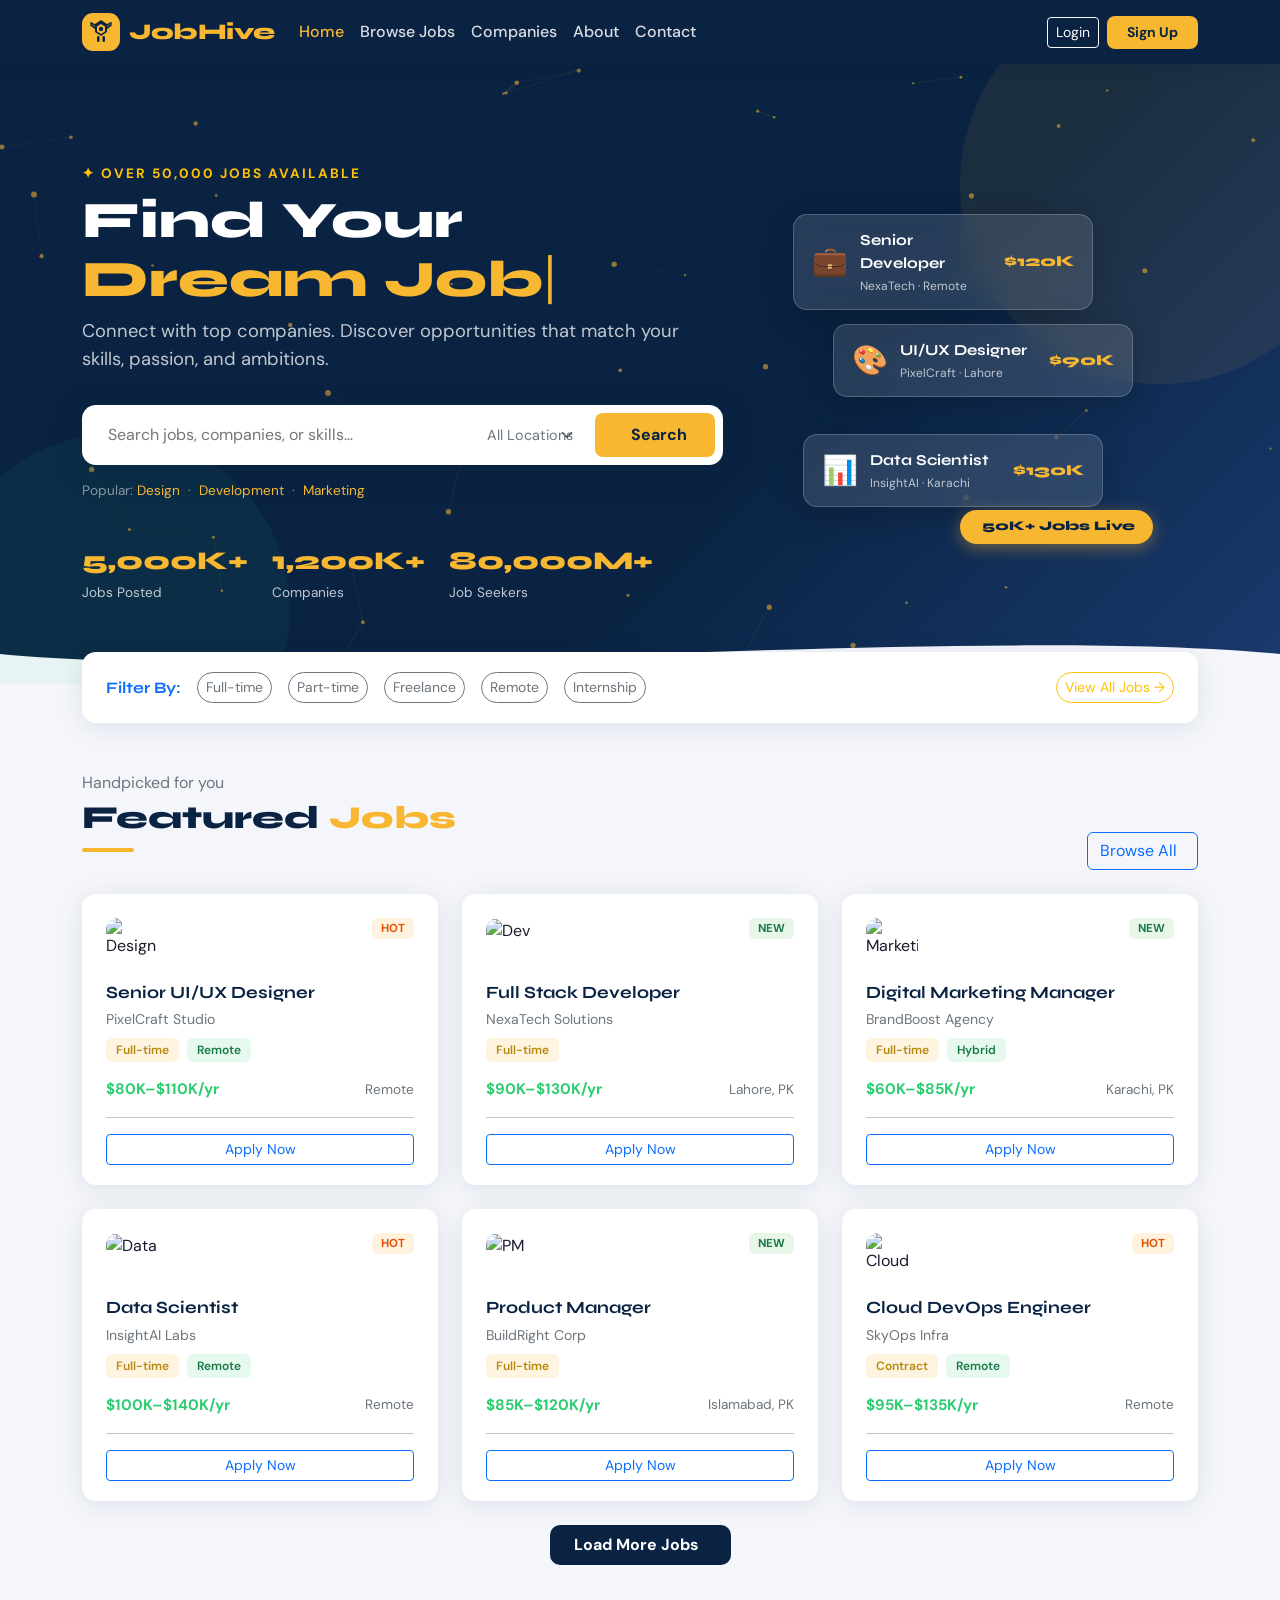
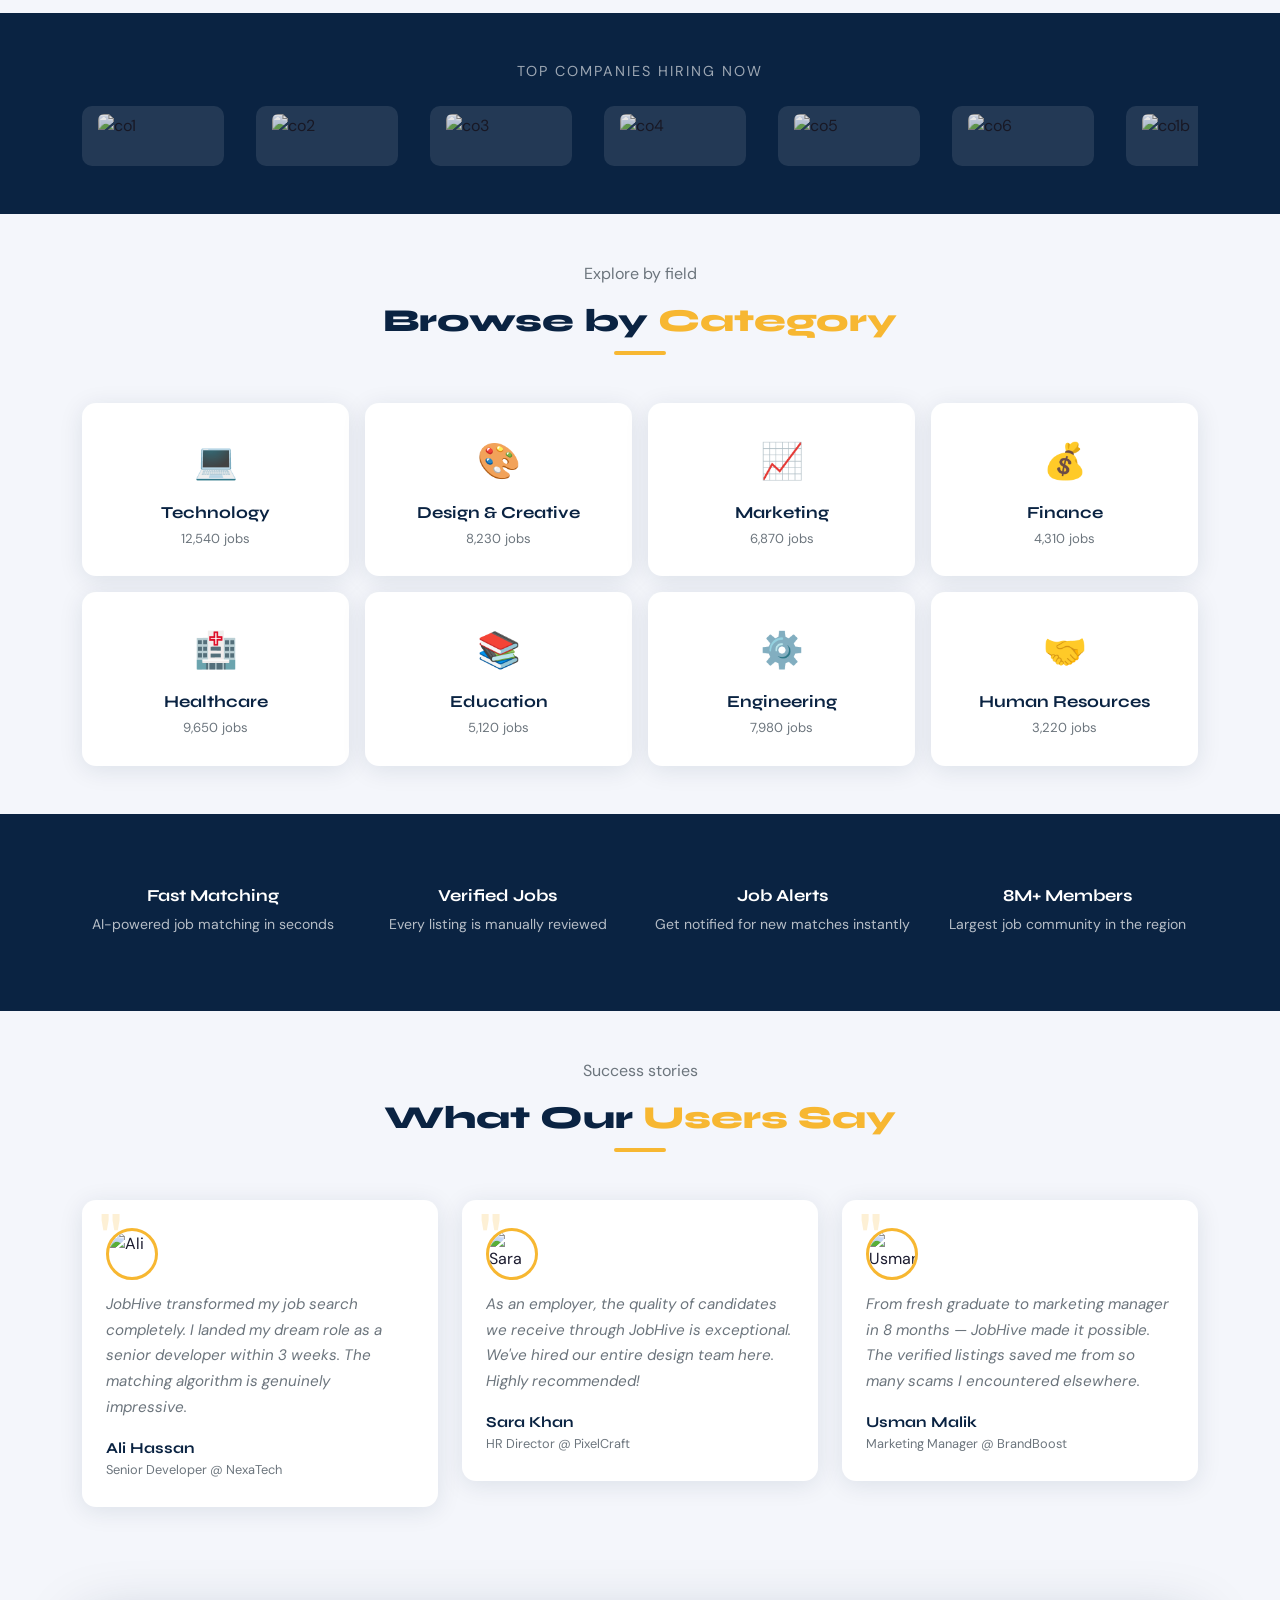
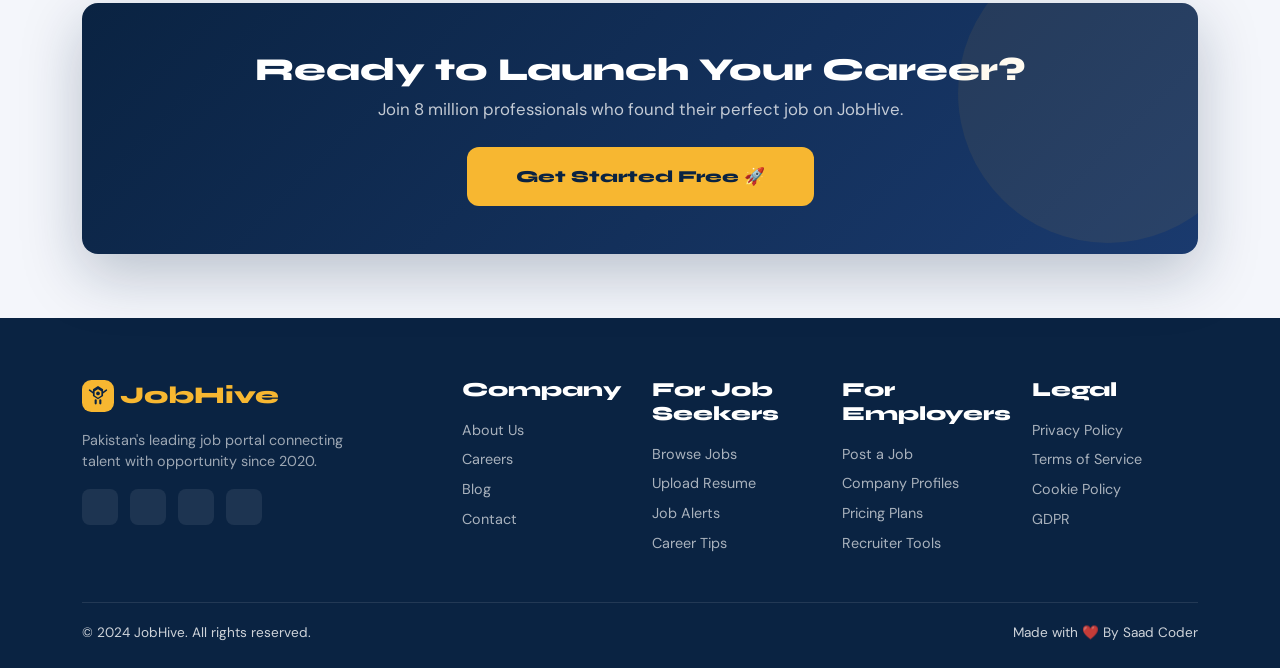
==== commit 104ec2c5: "number set with links" ====
--- a/index.html
+++ b/index.html
@@ -74,9 +74,9 @@
         </form>
         <p class="mt-3 reveal" style="color:rgba(255,255,255,.5);font-size:.85rem;animation-delay:.4s">Popular: <a href="jobs.html?q=design" style="color:var(--accent);text-decoration:none">Design</a> &nbsp;·&nbsp; <a href="jobs.html?q=dev" style="color:var(--accent);text-decoration:none">Development</a> &nbsp;·&nbsp; <a href="jobs.html?q=marketing" style="color:var(--accent);text-decoration:none">Marketing</a></p>
         <div class="hero-stats d-flex gap-4 flex-wrap reveal" style="animation-delay:.5s">
-          <div class="stat"><strong data-target="50000" data-suffix="K+">50K+</strong><span>Jobs Posted</span></div>
-          <div class="stat"><strong data-target="12000" data-suffix="K+">12K+</strong><span>Companies</span></div>
-          <div class="stat"><strong data-target="8000000" data-suffix="M+">8M+</strong><span>Job Seekers</span></div>
+          <div class="stat"><strong data-target="5000" data-suffix="K+">50K+</strong><span>Jobs Posted</span></div>
+          <div class="stat"><strong data-target="1200" data-suffix="K+">12K+</strong><span>Companies</span></div>
+          <div class="stat"><strong data-target="80000" data-suffix="M+">8M+</strong><span>Job Seekers</span></div>
         </div>
       </div>
       <div class="col-lg-5 d-none d-lg-flex justify-content-center align-items-center">
@@ -360,10 +360,10 @@
         <div class="footer-brand mb-3" style="display:flex;align-items:center;gap:6px"><svg width="32" height="32" viewBox="0 0 38 38" fill="none" xmlns="http://www.w3.org/2000/svg"><rect width="38" height="38" rx="11" fill="#f7b731"/><path d="M19 7 L25 11 L25 19 L19 23 L13 19 L13 11 Z" fill="#0a2342"/><path d="M19 11 L23 13.5 L23 18.5 L19 21 L15 18.5 L15 13.5 Z" fill="#f7b731"/><circle cx="19" cy="16" r="2.2" fill="#0a2342"/><line x1="9" y1="12" x2="13" y2="15" stroke="#0a2342" stroke-width="1.8" stroke-linecap="round"/><line x1="29" y1="12" x2="25" y2="15" stroke="#0a2342" stroke-width="1.8" stroke-linecap="round"/><rect x="15" y="23" width="2.5" height="6" rx="1.25" fill="#0a2342"/><rect x="20.5" y="23" width="2.5" height="6" rx="1.25" fill="#0a2342"/></svg><span>Job<span style="color:var(--accent)">Hive</span></span></div>
         <p style="color:rgba(255,255,255,.6);font-size:.9rem;max-width:280px">Pakistan's leading job portal connecting talent with opportunity since 2020.</p>
         <div class="footer-social mt-3">
-          <a href="#"><i class="bi bi-facebook"></i></a>
-          <a href="#"><i class="bi bi-twitter-x"></i></a>
-          <a href="#"><i class="bi bi-linkedin"></i></a>
-          <a href="#"><i class="bi bi-instagram"></i></a>
+          <a href="https://web.facebook.com/?_rdc=1&_rdr"><i class="bi bi-facebook"></i></a>
+          <a href="https://github.com/SaadMuavia-dev"><i class="bi bi-github"></i></a>
+          <a href="https://www.linkedin.com/in/saad-muavia-b819493ba?utm_source=share_via&utm_content=profile&utm_medium=member_android"><i class="bi bi-linkedin"></i></a>
+          <a href="https://www.instagram.com/saadm_uavia?igsh=MXBhYmlpYTUxdXg1cg=="><i class="bi bi-instagram"></i></a>
         </div>
       </div>
       <div class="col-6 col-lg-2"><h5>Company</h5><a href="about.html">About Us</a><a href="#">Careers</a><a href="#">Blog</a><a href="contact.html">Contact</a></div>
@@ -373,7 +373,7 @@
     </div>
     <div class="footer-bottom d-flex flex-wrap justify-content-between align-items-center">
       <span>© 2024 JobHive. All rights reserved.</span>
-      <span>Made with ❤️ in Pakistan</span>
+      <span>Made with ❤️ By Saad Coder</span>
     </div>
   </div>
 </footer>
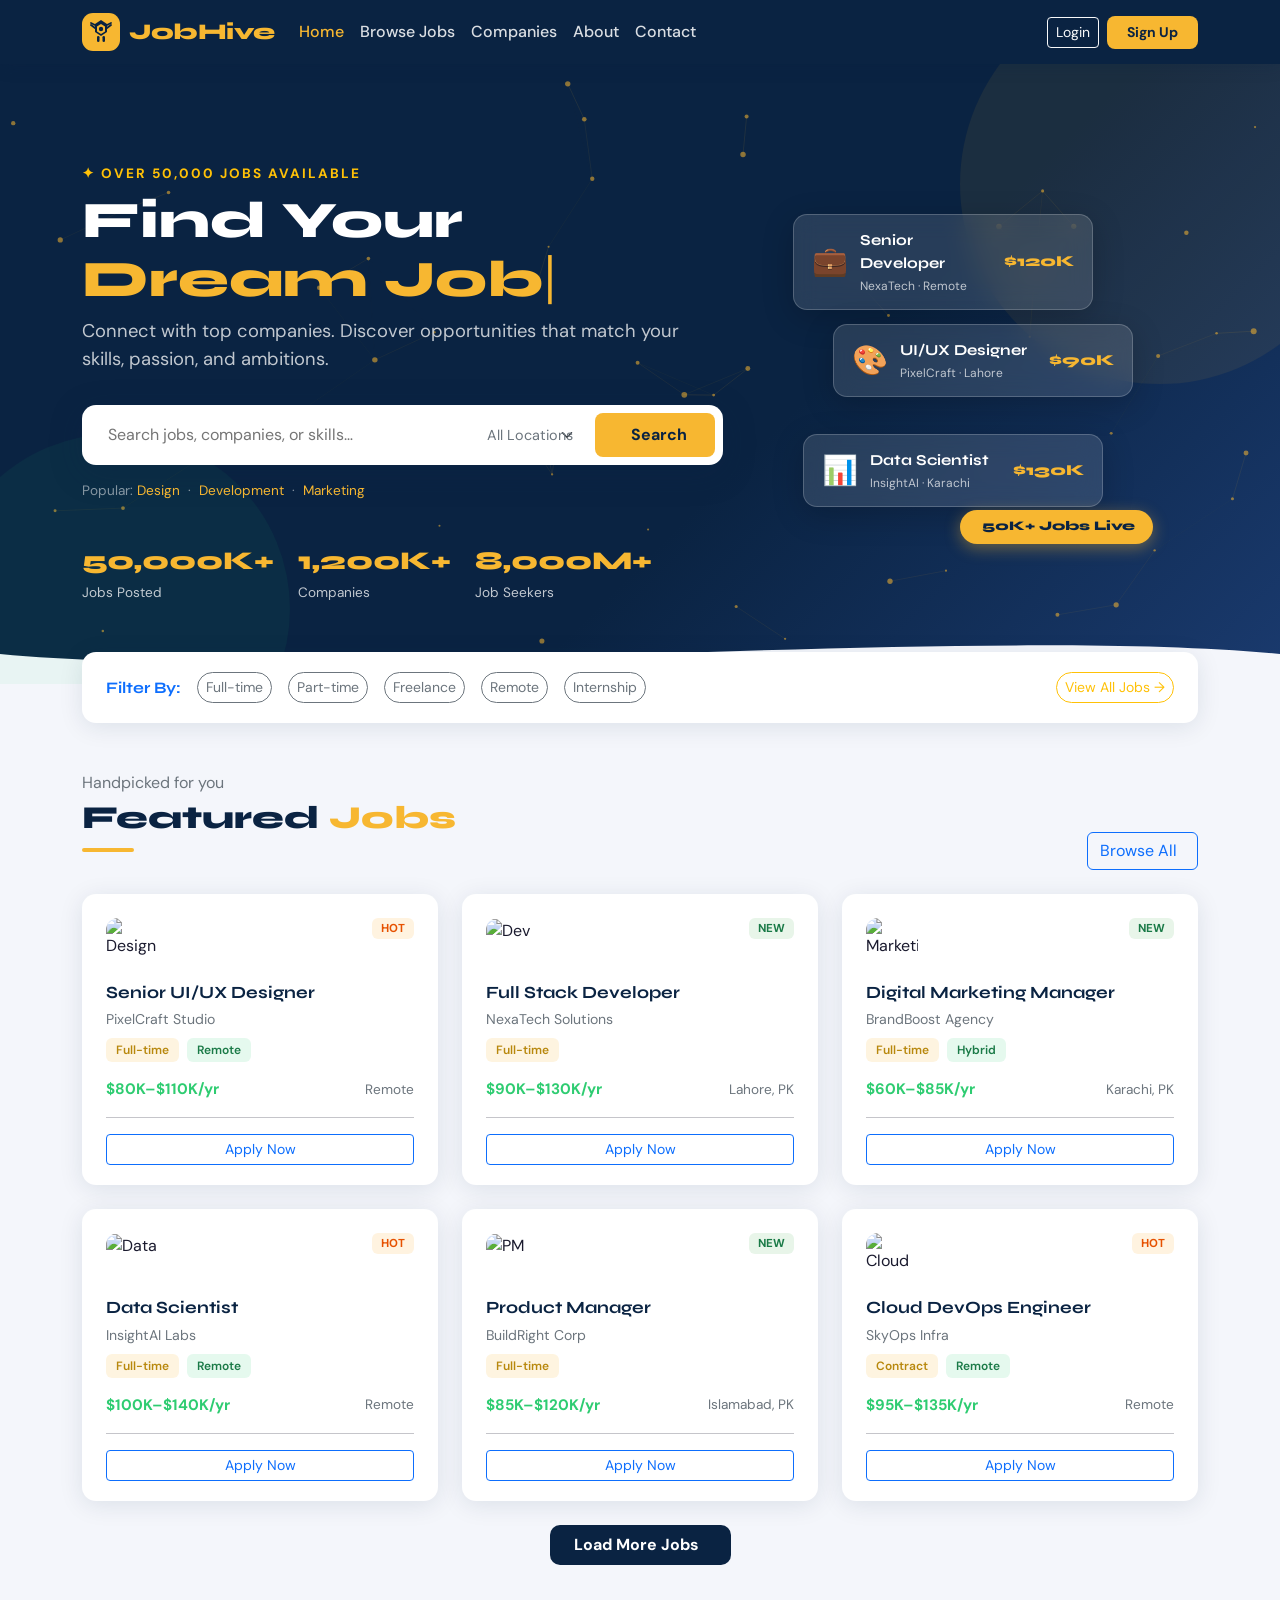
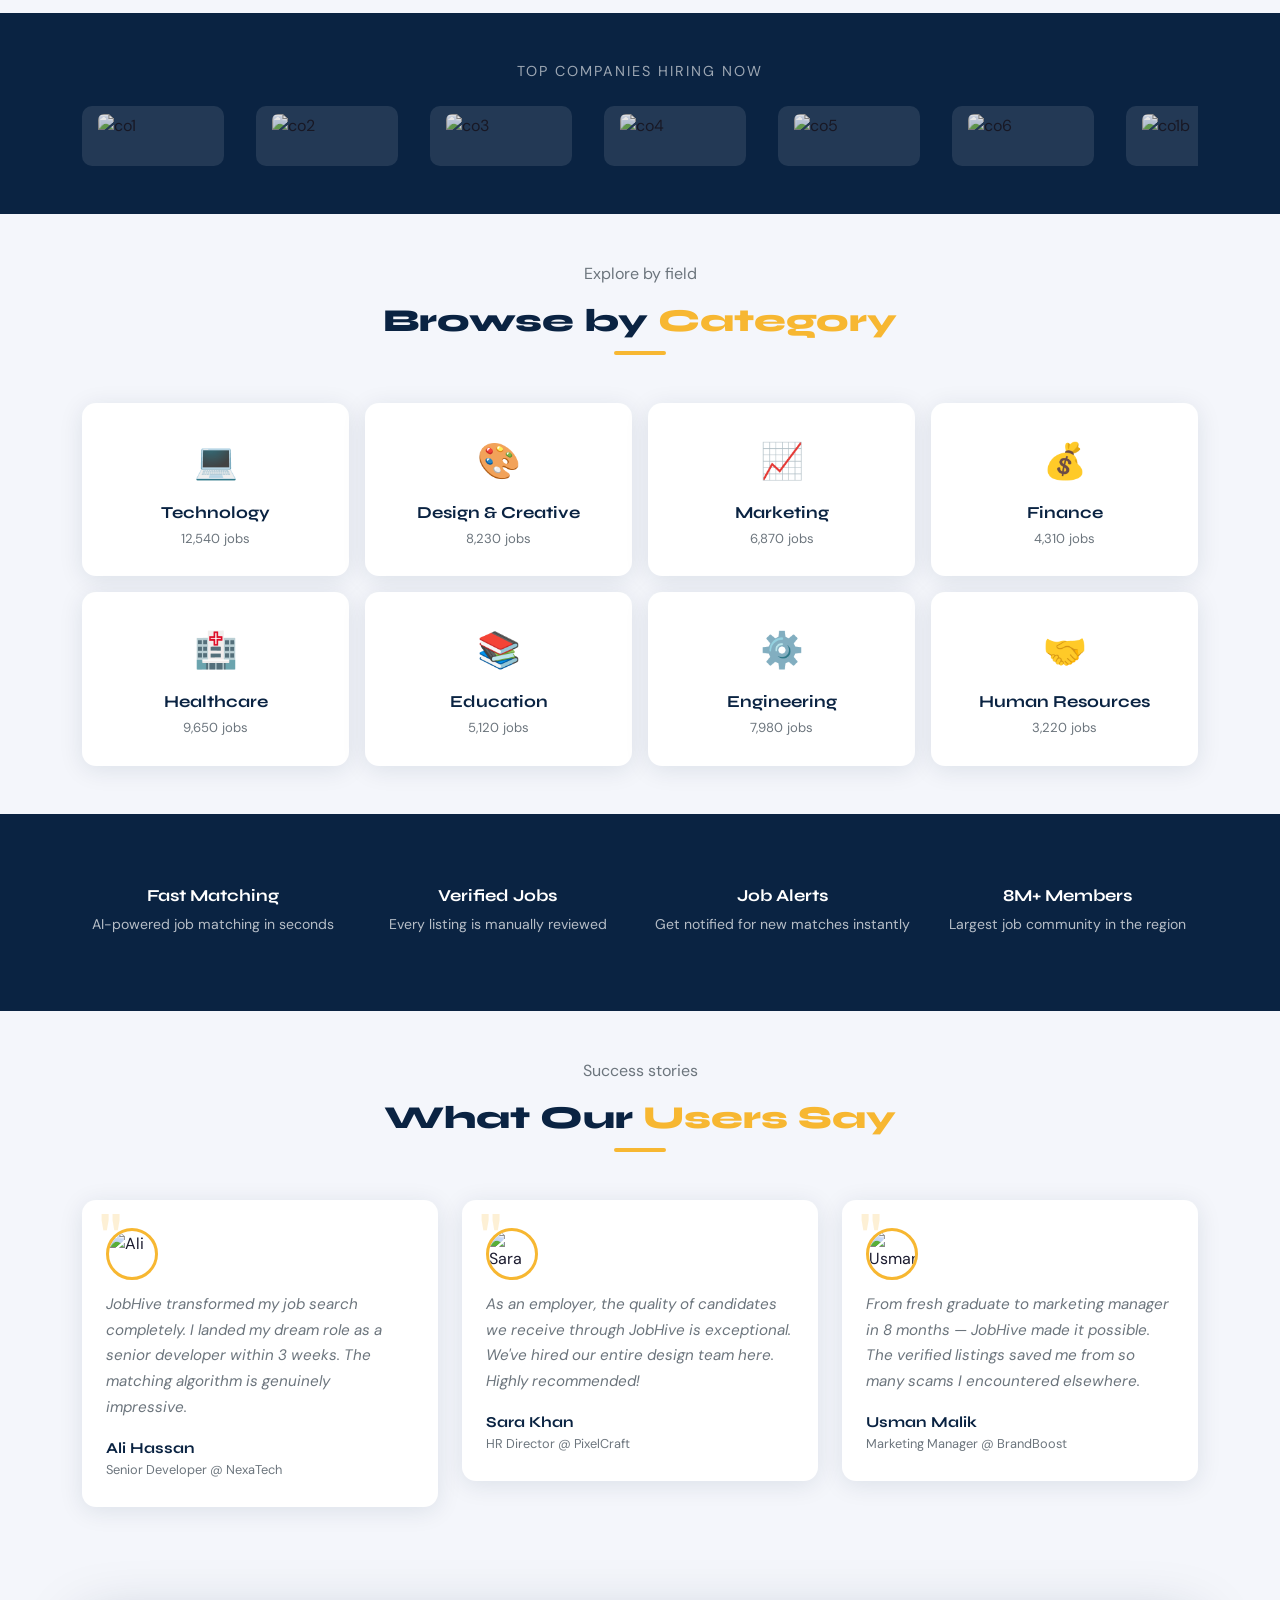
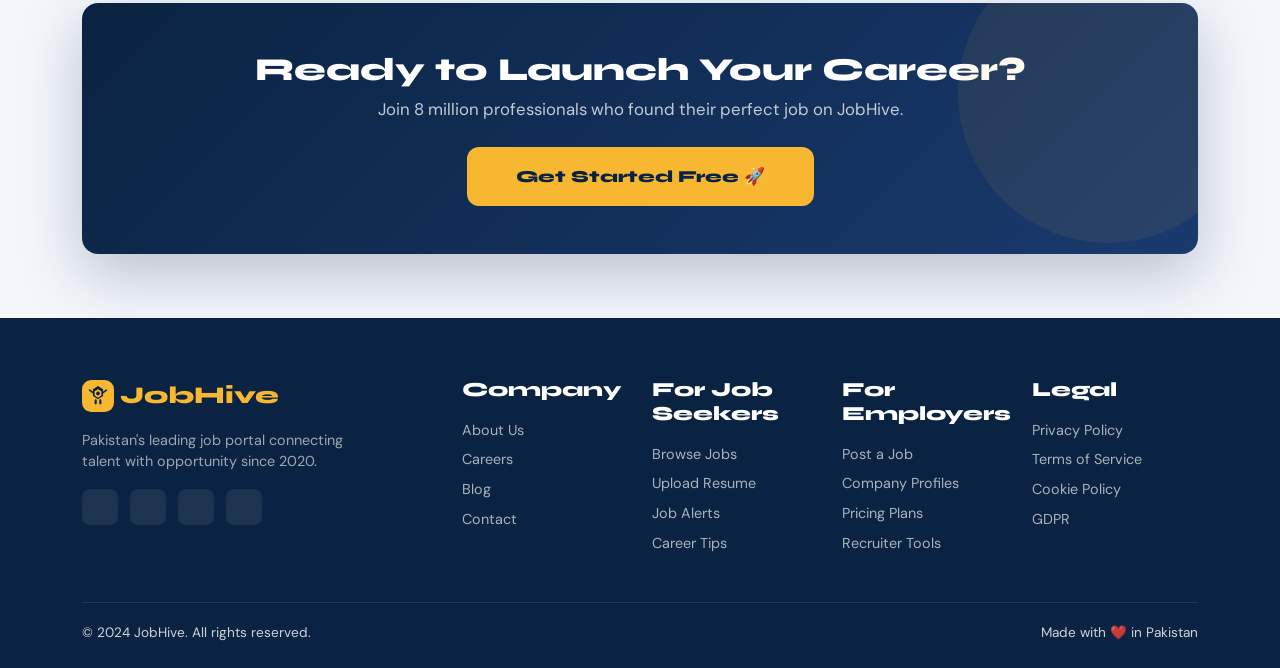
==== commit 089a2bb1: "set loink" ====
--- a/index.html
+++ b/index.html
@@ -74,9 +74,9 @@
         </form>
         <p class="mt-3 reveal" style="color:rgba(255,255,255,.5);font-size:.85rem;animation-delay:.4s">Popular: <a href="jobs.html?q=design" style="color:var(--accent);text-decoration:none">Design</a> &nbsp;·&nbsp; <a href="jobs.html?q=dev" style="color:var(--accent);text-decoration:none">Development</a> &nbsp;·&nbsp; <a href="jobs.html?q=marketing" style="color:var(--accent);text-decoration:none">Marketing</a></p>
         <div class="hero-stats d-flex gap-4 flex-wrap reveal" style="animation-delay:.5s">
-          <div class="stat"><strong data-target="5000" data-suffix="K+">50K+</strong><span>Jobs Posted</span></div>
+          <div class="stat"><strong data-target="50000" data-suffix="K+">50K+</strong><span>Jobs Posted</span></div>
           <div class="stat"><strong data-target="1200" data-suffix="K+">12K+</strong><span>Companies</span></div>
-          <div class="stat"><strong data-target="80000" data-suffix="M+">8M+</strong><span>Job Seekers</span></div>
+          <div class="stat"><strong data-target="8000" data-suffix="M+">8M+</strong><span>Job Seekers</span></div>
         </div>
       </div>
       <div class="col-lg-5 d-none d-lg-flex justify-content-center align-items-center">
@@ -360,10 +360,10 @@
         <div class="footer-brand mb-3" style="display:flex;align-items:center;gap:6px"><svg width="32" height="32" viewBox="0 0 38 38" fill="none" xmlns="http://www.w3.org/2000/svg"><rect width="38" height="38" rx="11" fill="#f7b731"/><path d="M19 7 L25 11 L25 19 L19 23 L13 19 L13 11 Z" fill="#0a2342"/><path d="M19 11 L23 13.5 L23 18.5 L19 21 L15 18.5 L15 13.5 Z" fill="#f7b731"/><circle cx="19" cy="16" r="2.2" fill="#0a2342"/><line x1="9" y1="12" x2="13" y2="15" stroke="#0a2342" stroke-width="1.8" stroke-linecap="round"/><line x1="29" y1="12" x2="25" y2="15" stroke="#0a2342" stroke-width="1.8" stroke-linecap="round"/><rect x="15" y="23" width="2.5" height="6" rx="1.25" fill="#0a2342"/><rect x="20.5" y="23" width="2.5" height="6" rx="1.25" fill="#0a2342"/></svg><span>Job<span style="color:var(--accent)">Hive</span></span></div>
         <p style="color:rgba(255,255,255,.6);font-size:.9rem;max-width:280px">Pakistan's leading job portal connecting talent with opportunity since 2020.</p>
         <div class="footer-social mt-3">
-          <a href="https://web.facebook.com/?_rdc=1&_rdr"><i class="bi bi-facebook"></i></a>
-          <a href="https://github.com/SaadMuavia-dev"><i class="bi bi-github"></i></a>
-          <a href="https://www.linkedin.com/in/saad-muavia-b819493ba?utm_source=share_via&utm_content=profile&utm_medium=member_android"><i class="bi bi-linkedin"></i></a>
-          <a href="https://www.instagram.com/saadm_uavia?igsh=MXBhYmlpYTUxdXg1cg=="><i class="bi bi-instagram"></i></a>
+          <a href="#"><i class="bi bi-facebook"></i></a>
+          <a href="#"><i class="bi bi-twitter-x"></i></a>
+          <a href="#"><i class="bi bi-linkedin"></i></a>
+          <a href="#"><i class="bi bi-instagram"></i></a>
         </div>
       </div>
       <div class="col-6 col-lg-2"><h5>Company</h5><a href="about.html">About Us</a><a href="#">Careers</a><a href="#">Blog</a><a href="contact.html">Contact</a></div>
@@ -373,7 +373,7 @@
     </div>
     <div class="footer-bottom d-flex flex-wrap justify-content-between align-items-center">
       <span>© 2024 JobHive. All rights reserved.</span>
-      <span>Made with ❤️ By Saad Coder</span>
+      <span>Made with ❤️ in Pakistan</span>
     </div>
   </div>
 </footer>
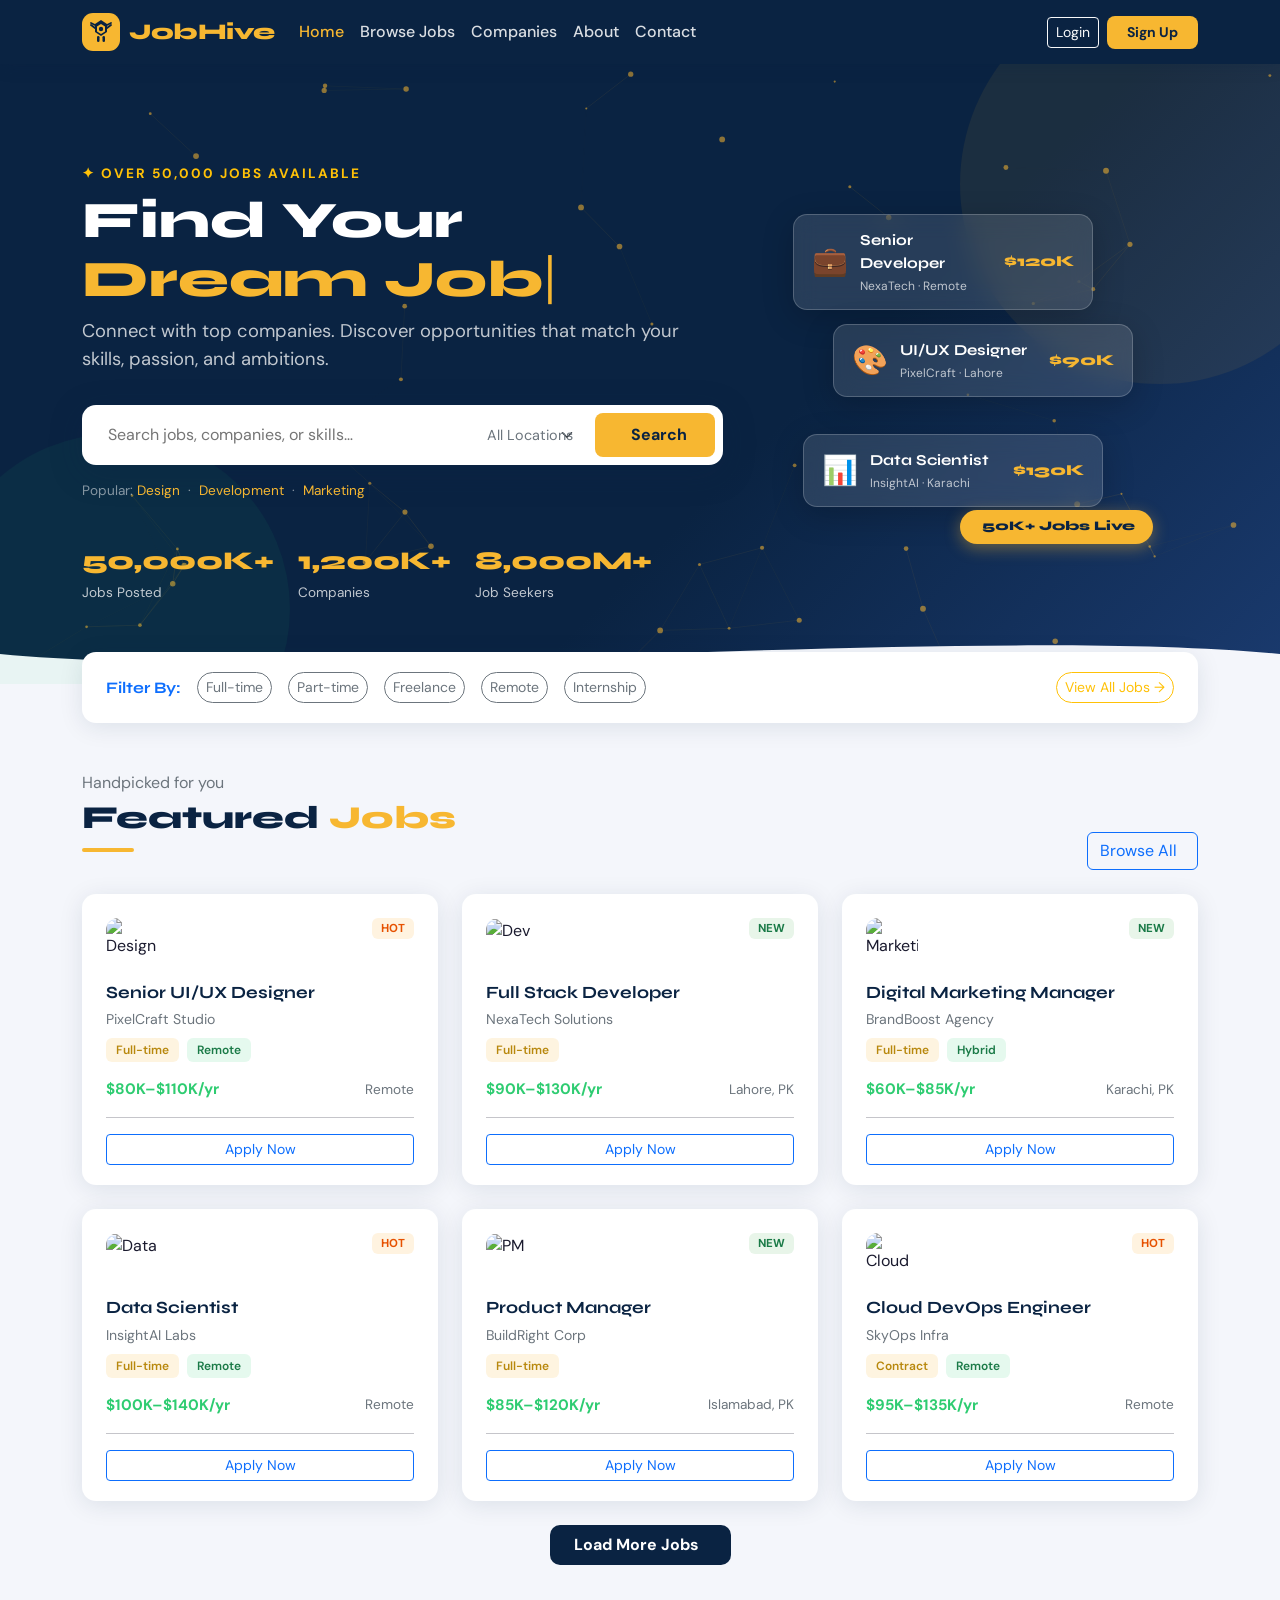
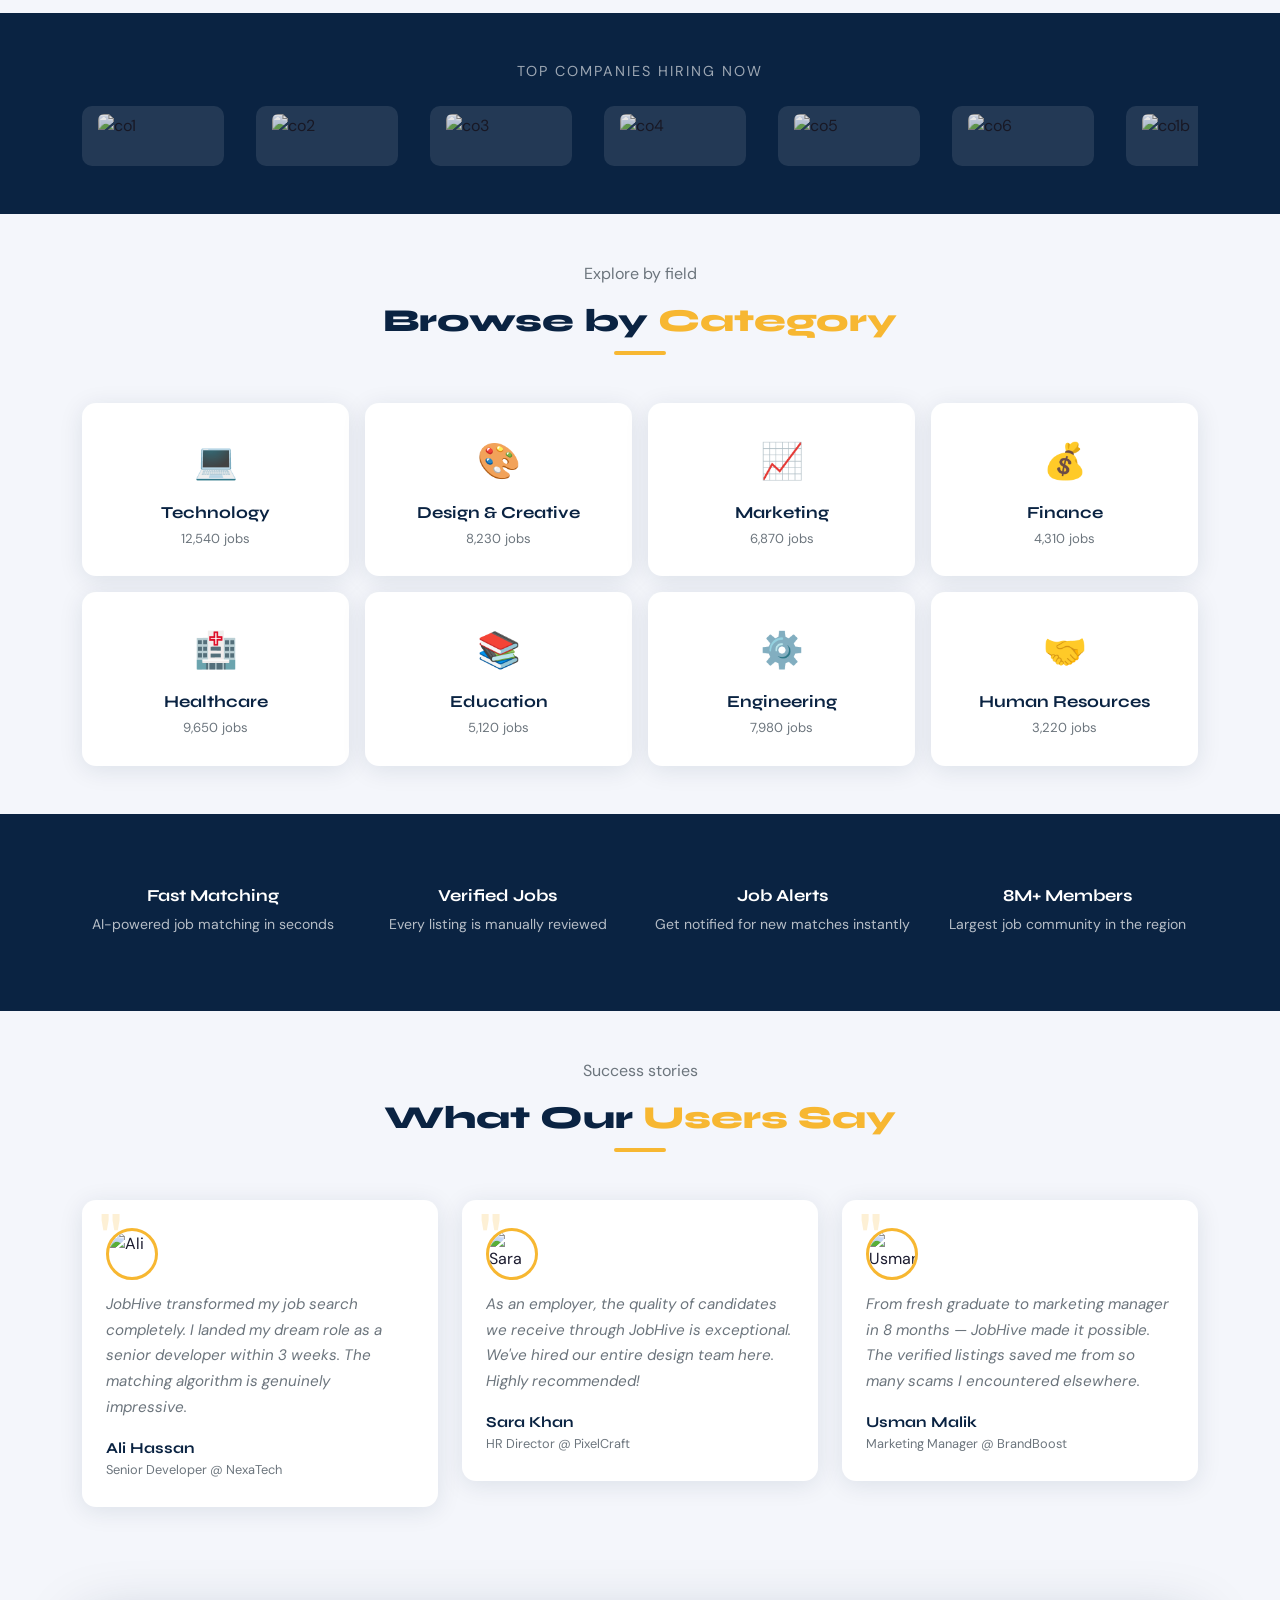
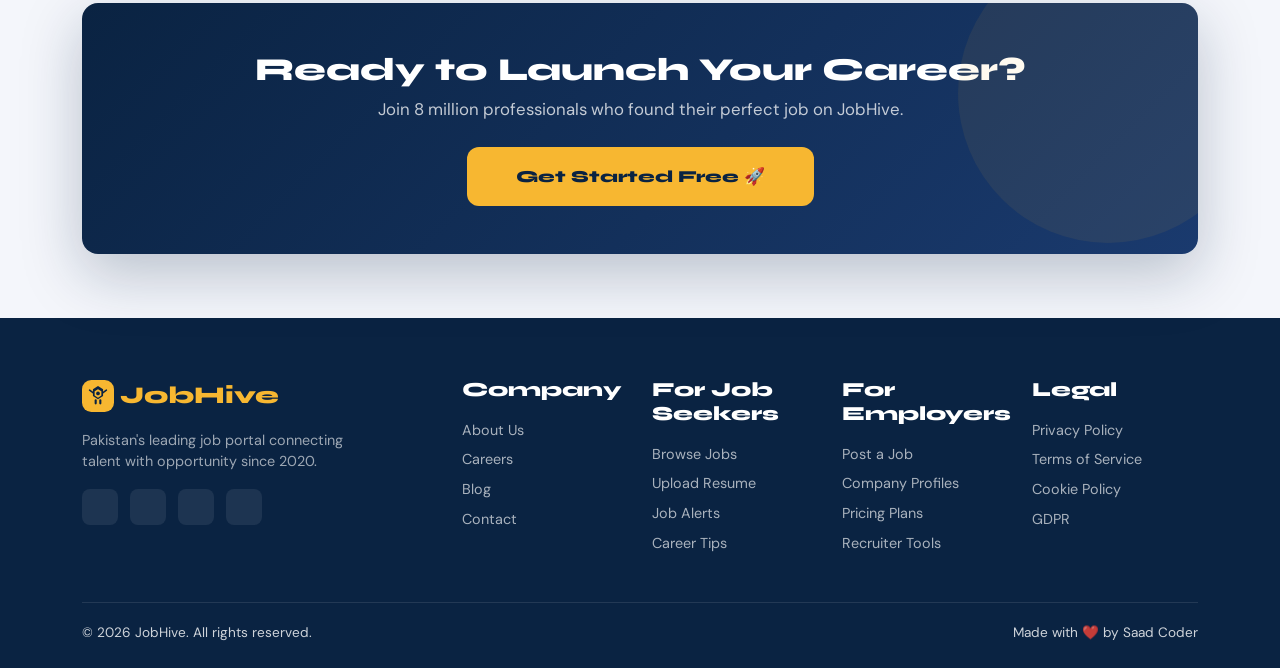
==== commit 0a3c1e55: "link" ====
--- a/index.html
+++ b/index.html
@@ -360,10 +360,10 @@
         <div class="footer-brand mb-3" style="display:flex;align-items:center;gap:6px"><svg width="32" height="32" viewBox="0 0 38 38" fill="none" xmlns="http://www.w3.org/2000/svg"><rect width="38" height="38" rx="11" fill="#f7b731"/><path d="M19 7 L25 11 L25 19 L19 23 L13 19 L13 11 Z" fill="#0a2342"/><path d="M19 11 L23 13.5 L23 18.5 L19 21 L15 18.5 L15 13.5 Z" fill="#f7b731"/><circle cx="19" cy="16" r="2.2" fill="#0a2342"/><line x1="9" y1="12" x2="13" y2="15" stroke="#0a2342" stroke-width="1.8" stroke-linecap="round"/><line x1="29" y1="12" x2="25" y2="15" stroke="#0a2342" stroke-width="1.8" stroke-linecap="round"/><rect x="15" y="23" width="2.5" height="6" rx="1.25" fill="#0a2342"/><rect x="20.5" y="23" width="2.5" height="6" rx="1.25" fill="#0a2342"/></svg><span>Job<span style="color:var(--accent)">Hive</span></span></div>
         <p style="color:rgba(255,255,255,.6);font-size:.9rem;max-width:280px">Pakistan's leading job portal connecting talent with opportunity since 2020.</p>
         <div class="footer-social mt-3">
-          <a href="#"><i class="bi bi-facebook"></i></a>
-          <a href="#"><i class="bi bi-twitter-x"></i></a>
+          <a href="https://www.facebook.com/?ref=homescreenpwa&_rdc=1&_rdr#"><i class="bi bi-facebook"></i></a>
+          <a href="https://github.com/SaadMuavia-dev"><i class="bi bi-github"></i></a>
           <a href="#"><i class="bi bi-linkedin"></i></a>
-          <a href="#"><i class="bi bi-instagram"></i></a>
+          <a href="https://wa.me/qr/R4BBYU7JVJ4EH1"><i class="bi bi-whatsapp"></i></a>
         </div>
       </div>
       <div class="col-6 col-lg-2"><h5>Company</h5><a href="about.html">About Us</a><a href="#">Careers</a><a href="#">Blog</a><a href="contact.html">Contact</a></div>
@@ -372,8 +372,8 @@
       <div class="col-6 col-lg-2"><h5>Legal</h5><a href="#">Privacy Policy</a><a href="#">Terms of Service</a><a href="#">Cookie Policy</a><a href="#">GDPR</a></div>
     </div>
     <div class="footer-bottom d-flex flex-wrap justify-content-between align-items-center">
-      <span>© 2024 JobHive. All rights reserved.</span>
-      <span>Made with ❤️ in Pakistan</span>
+      <span>© 2026 JobHive. All rights reserved.</span>
+      <span>Made with ❤️ by Saad Coder</span>
     </div>
   </div>
 </footer>
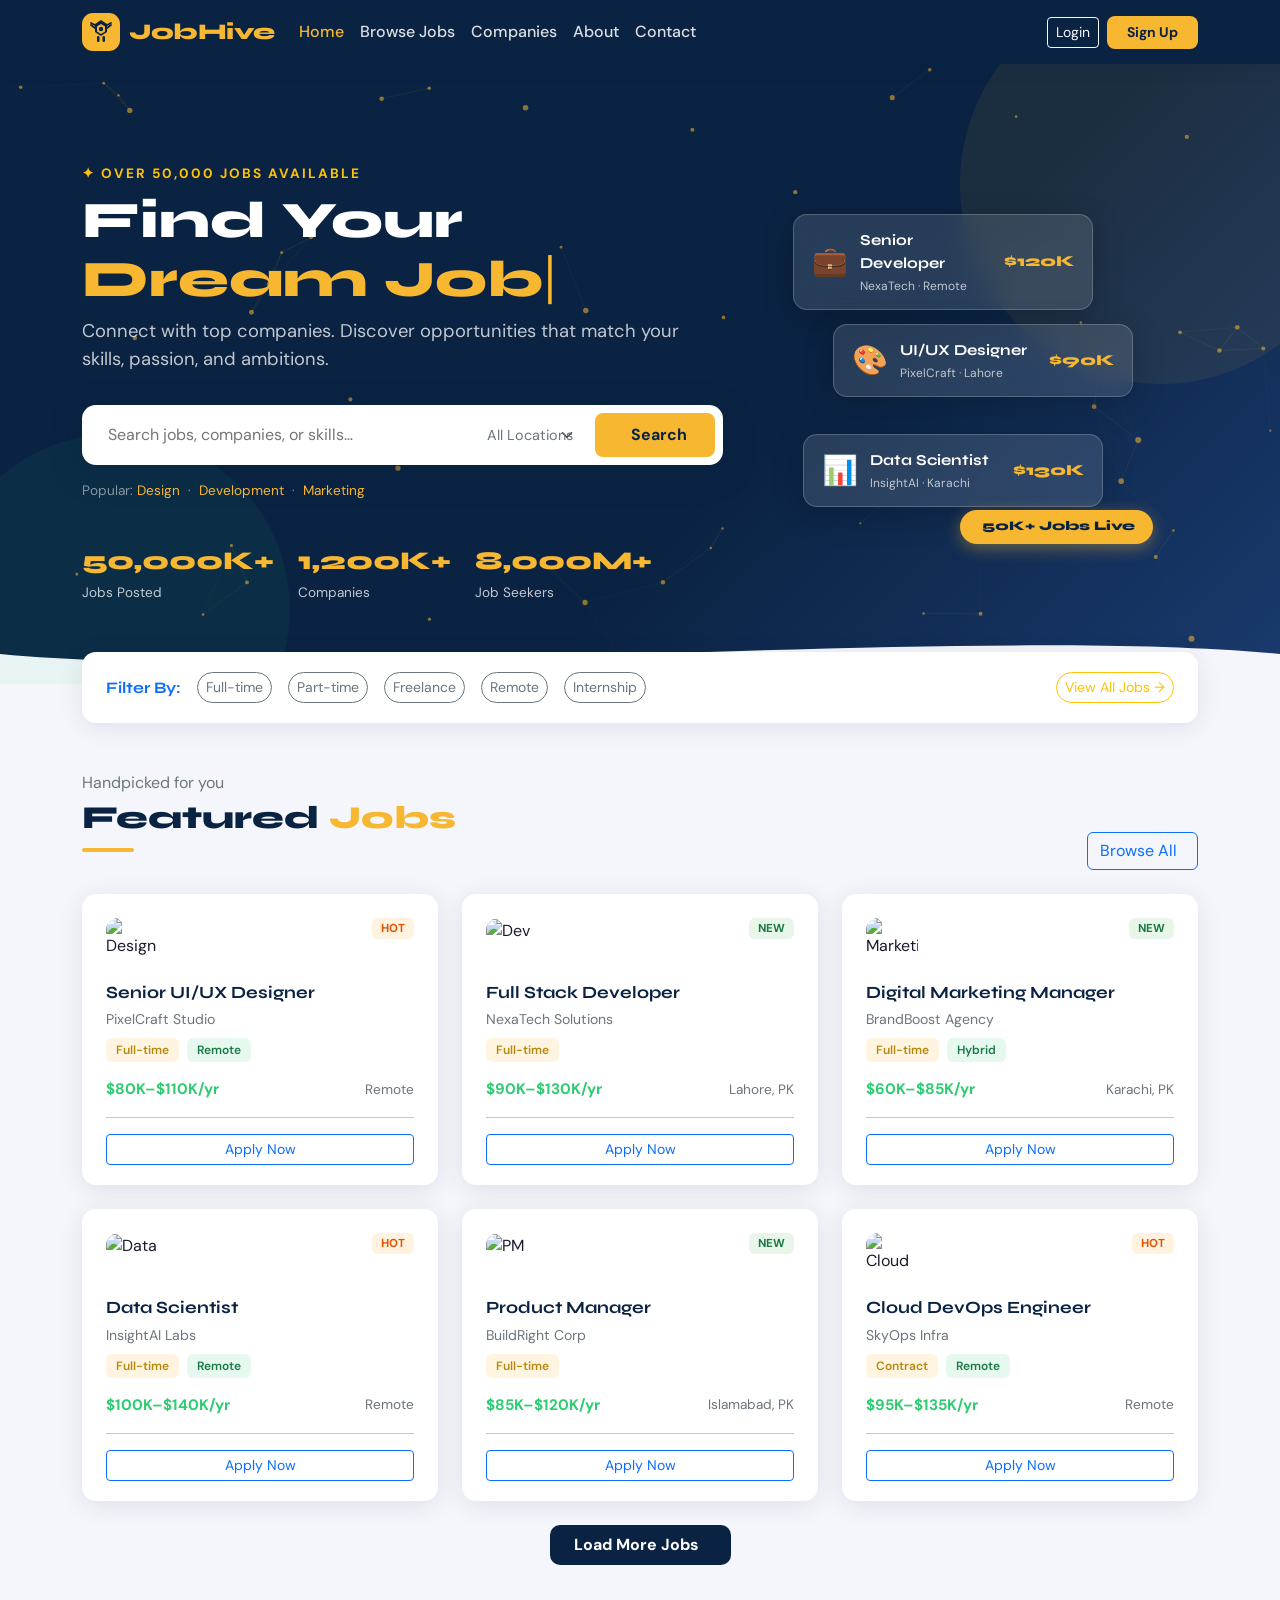
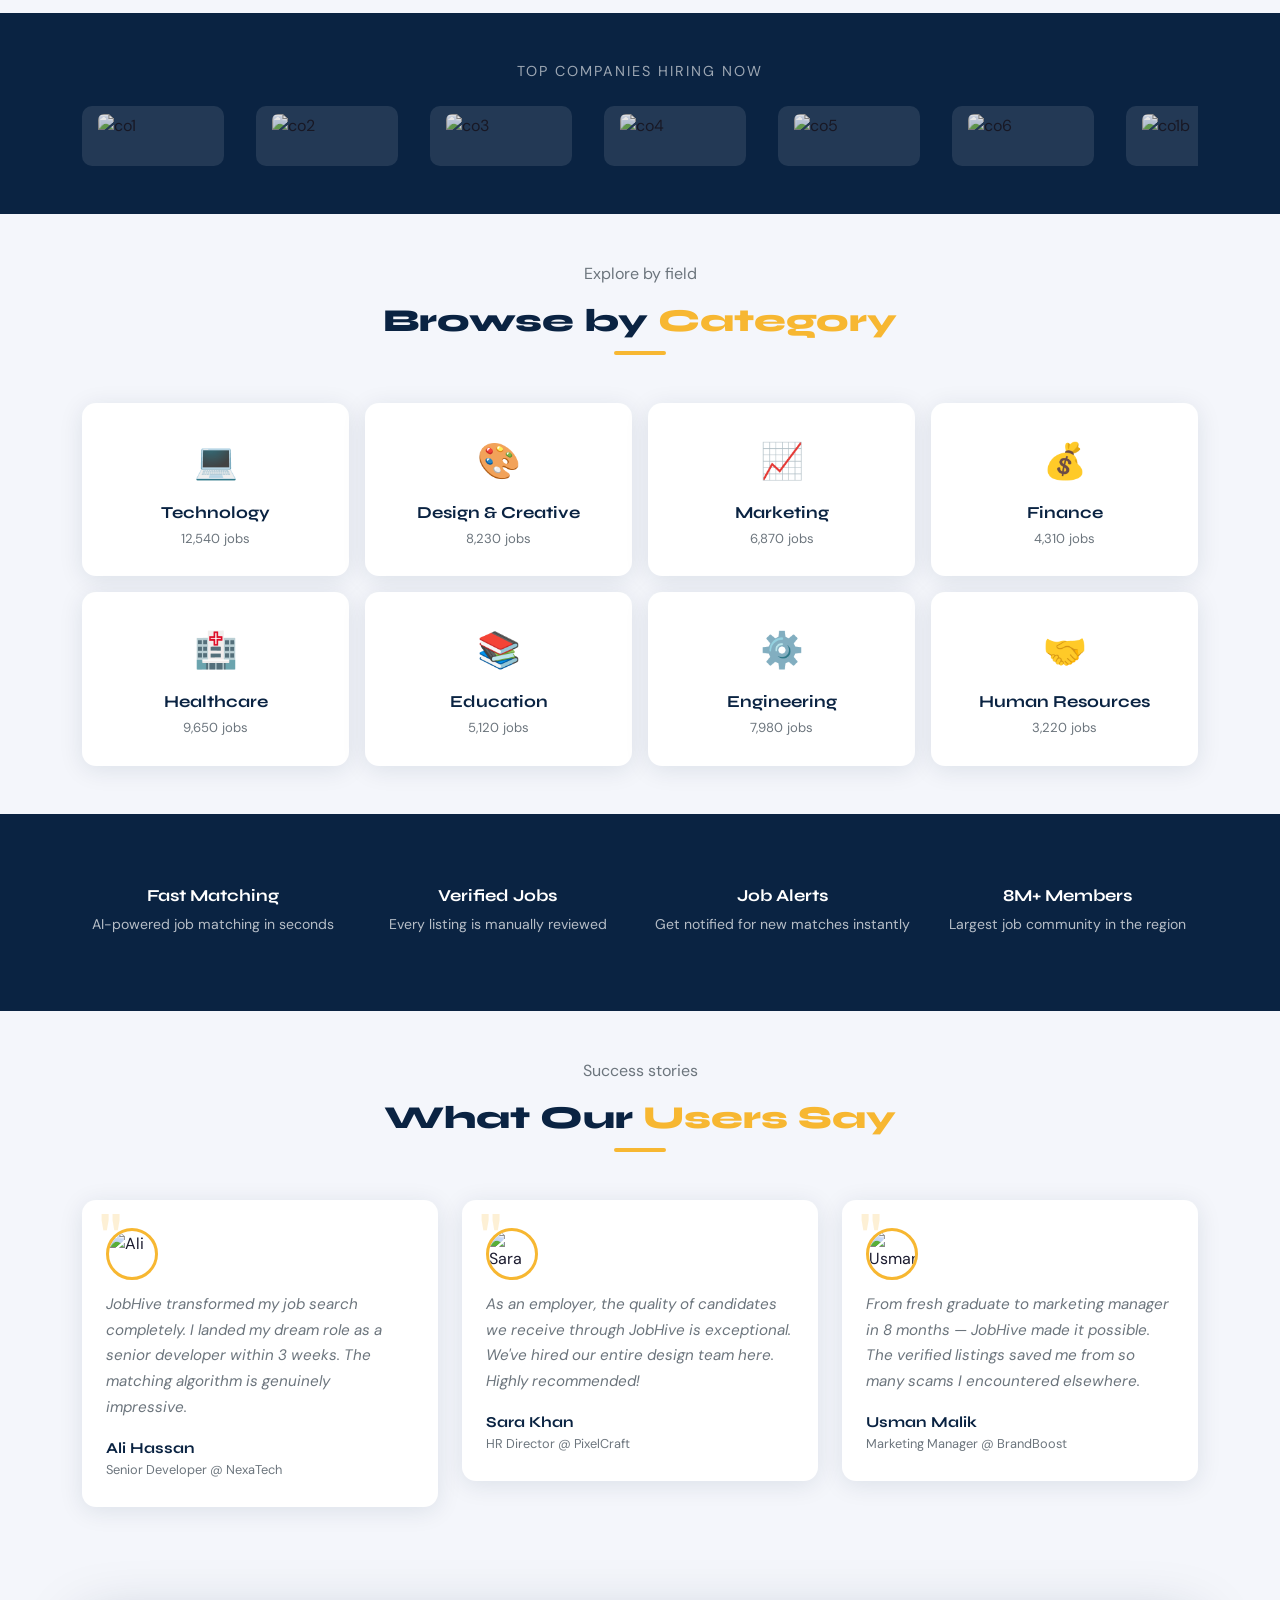
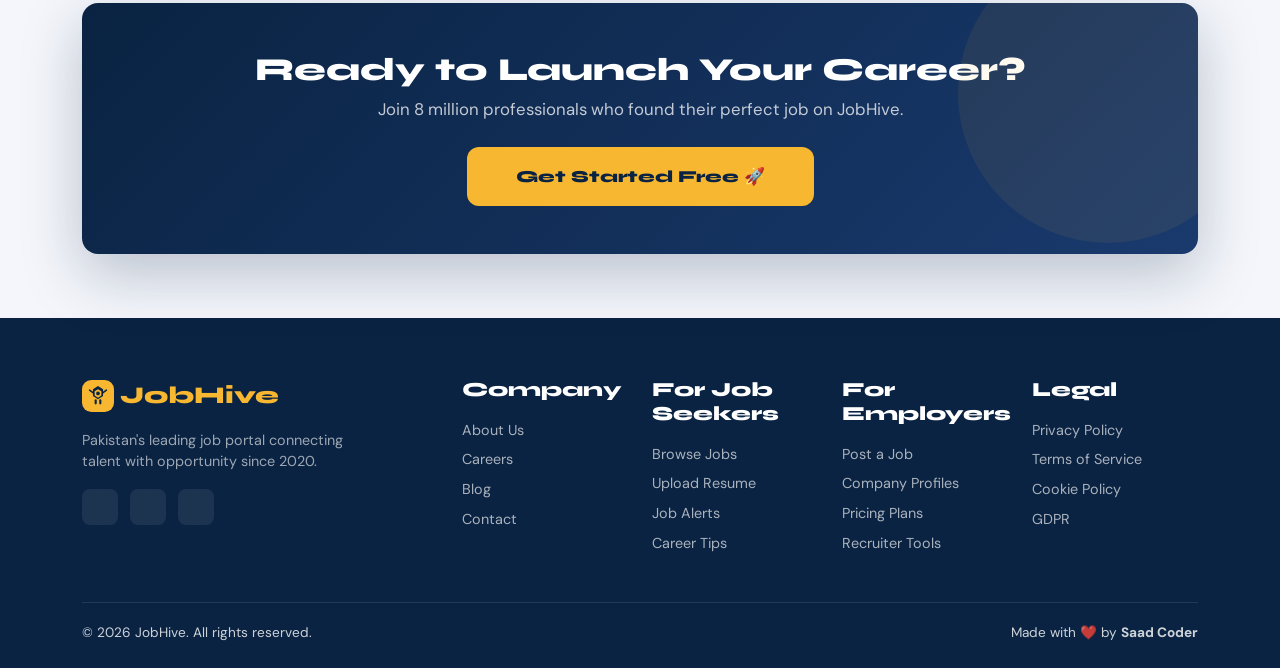
==== commit fe3bbf7f: "link" ====
--- a/index.html
+++ b/index.html
@@ -360,9 +360,9 @@
         <div class="footer-brand mb-3" style="display:flex;align-items:center;gap:6px"><svg width="32" height="32" viewBox="0 0 38 38" fill="none" xmlns="http://www.w3.org/2000/svg"><rect width="38" height="38" rx="11" fill="#f7b731"/><path d="M19 7 L25 11 L25 19 L19 23 L13 19 L13 11 Z" fill="#0a2342"/><path d="M19 11 L23 13.5 L23 18.5 L19 21 L15 18.5 L15 13.5 Z" fill="#f7b731"/><circle cx="19" cy="16" r="2.2" fill="#0a2342"/><line x1="9" y1="12" x2="13" y2="15" stroke="#0a2342" stroke-width="1.8" stroke-linecap="round"/><line x1="29" y1="12" x2="25" y2="15" stroke="#0a2342" stroke-width="1.8" stroke-linecap="round"/><rect x="15" y="23" width="2.5" height="6" rx="1.25" fill="#0a2342"/><rect x="20.5" y="23" width="2.5" height="6" rx="1.25" fill="#0a2342"/></svg><span>Job<span style="color:var(--accent)">Hive</span></span></div>
         <p style="color:rgba(255,255,255,.6);font-size:.9rem;max-width:280px">Pakistan's leading job portal connecting talent with opportunity since 2020.</p>
         <div class="footer-social mt-3">
-          <a href="https://www.facebook.com/?ref=homescreenpwa&_rdc=1&_rdr#"><i class="bi bi-facebook"></i></a>
+
           <a href="https://github.com/SaadMuavia-dev"><i class="bi bi-github"></i></a>
-          <a href="#"><i class="bi bi-linkedin"></i></a>
+          <a href="https://www.linkedin.com/in/saad-muavia-b819493ba?utm_source=share_via&utm_content=profile&utm_medium=member_android"><i class="bi bi-linkedin"></i></a>
           <a href="https://wa.me/qr/R4BBYU7JVJ4EH1"><i class="bi bi-whatsapp"></i></a>
         </div>
       </div>
@@ -373,7 +373,7 @@
     </div>
     <div class="footer-bottom d-flex flex-wrap justify-content-between align-items-center">
       <span>© 2026 JobHive. All rights reserved.</span>
-      <span>Made with ❤️ by Saad Coder</span>
+      <span>Made with ❤️ by <strong>Saad Coder</strong></span>
     </div>
   </div>
 </footer>
